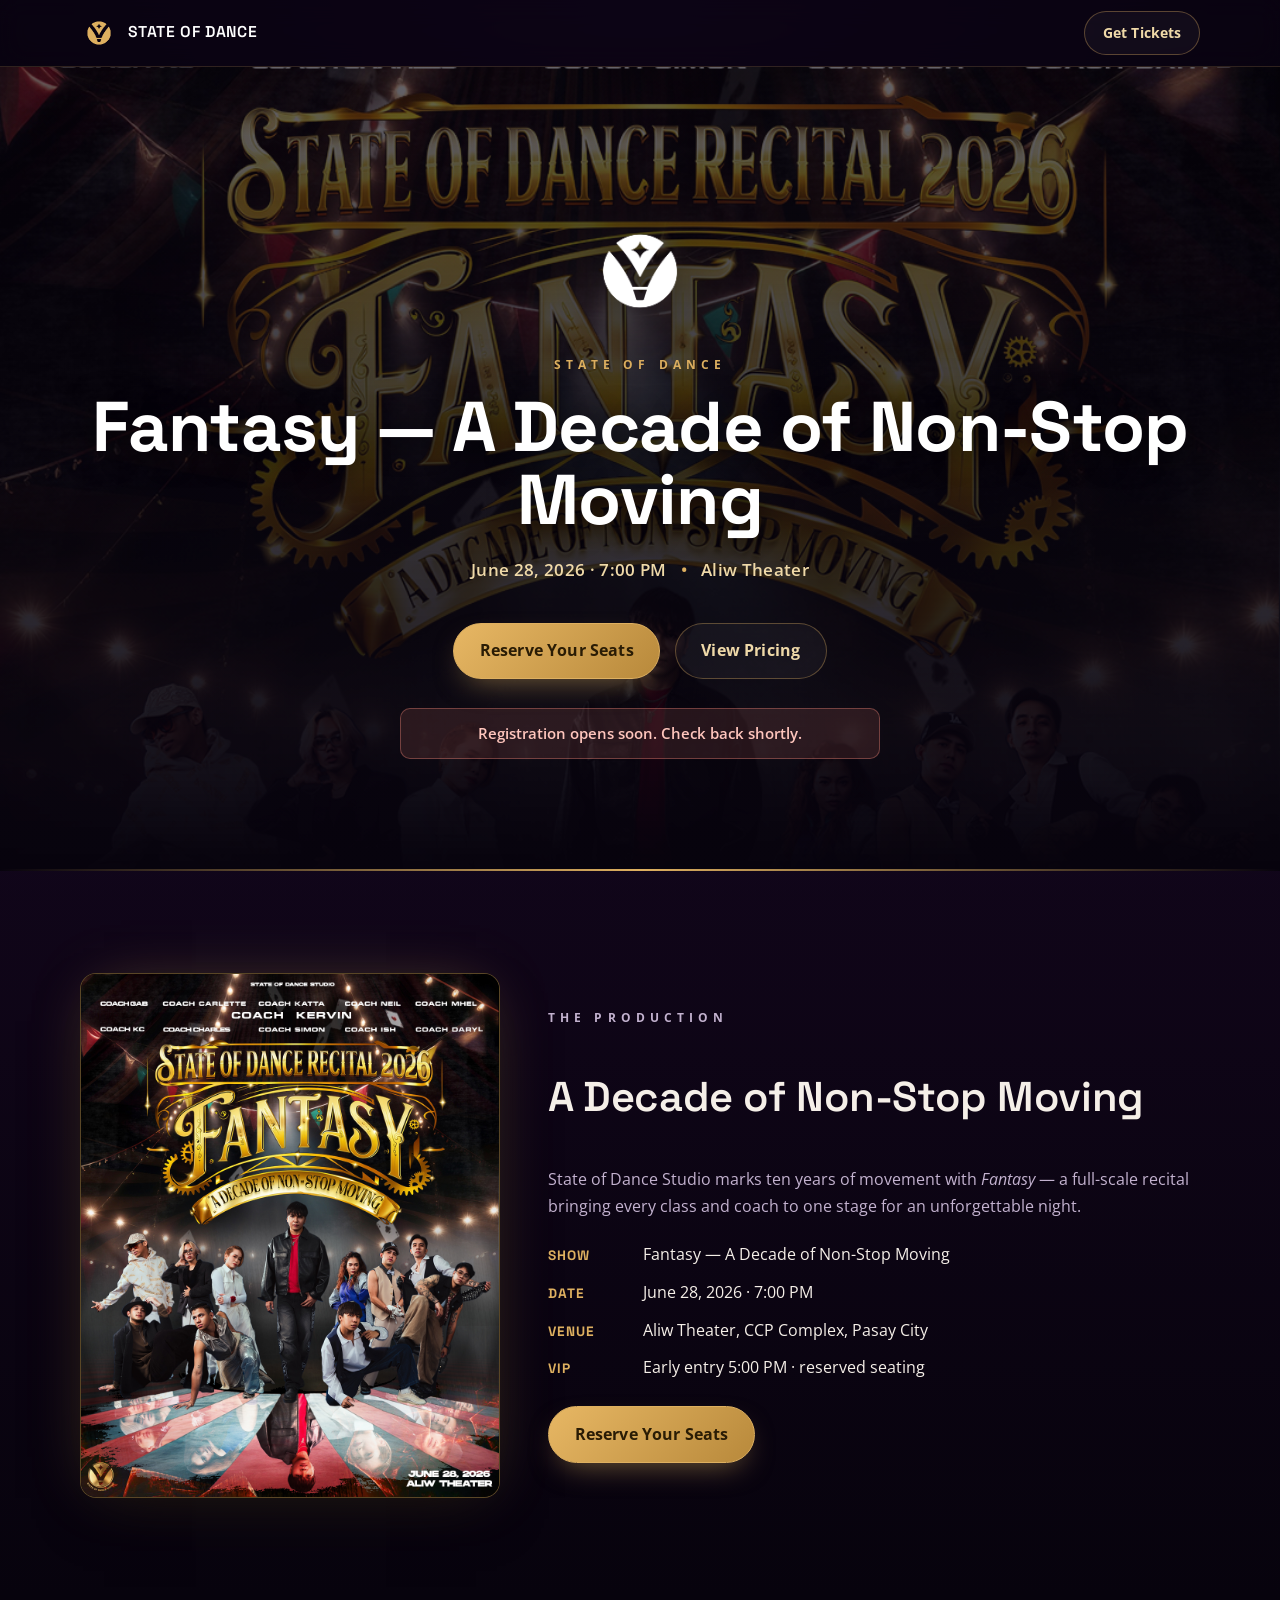
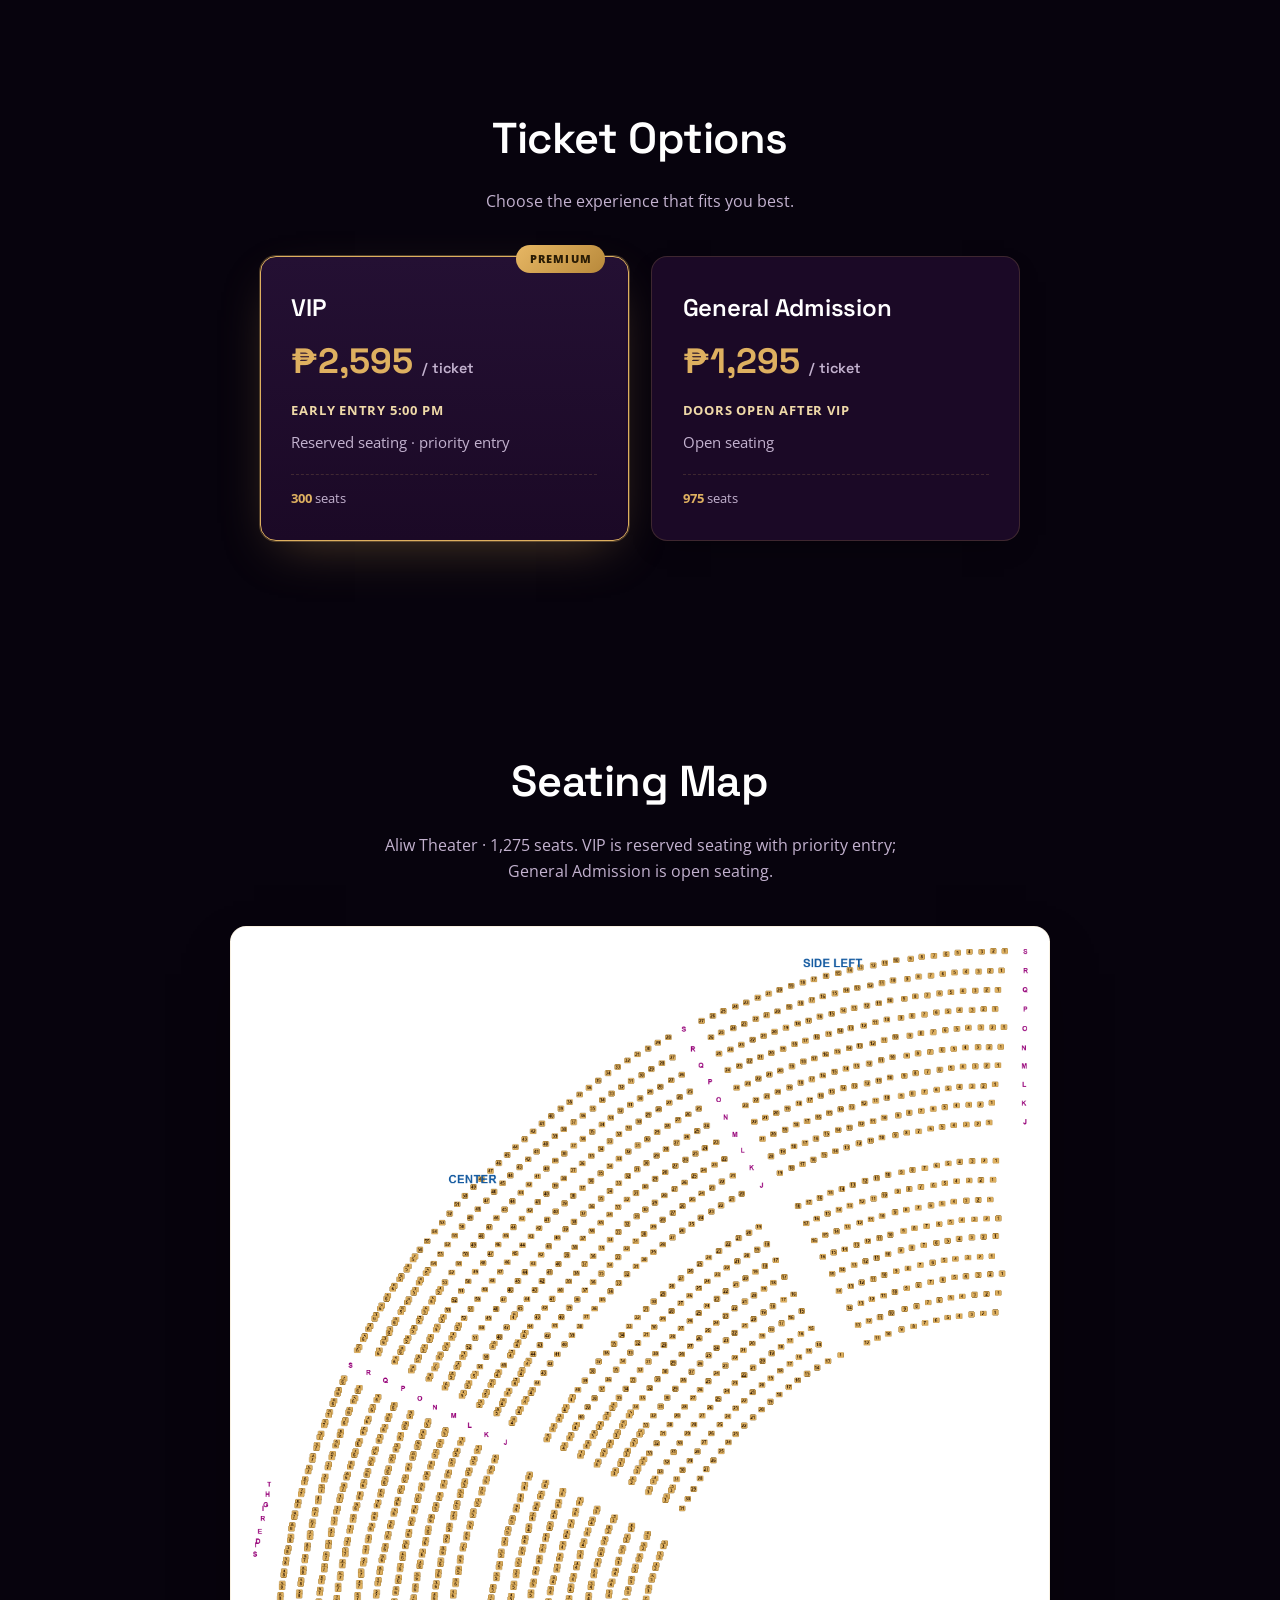
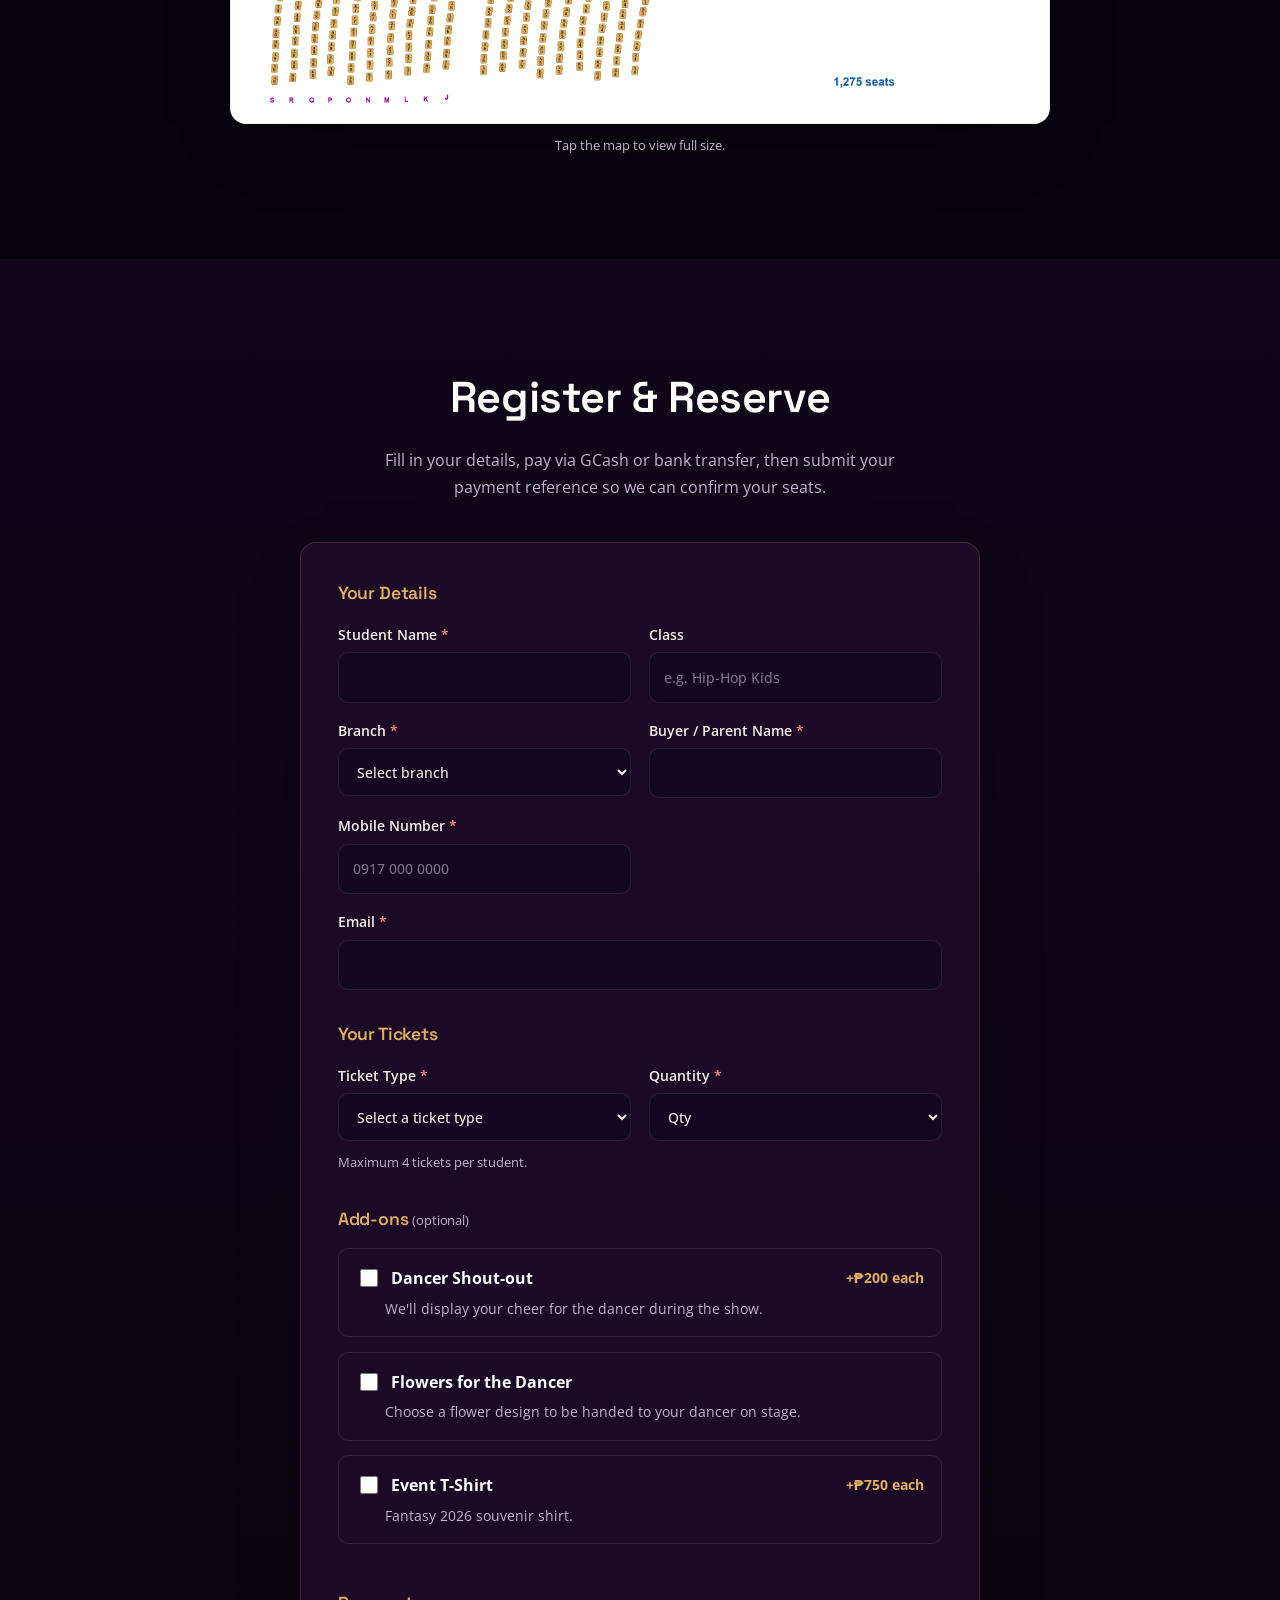
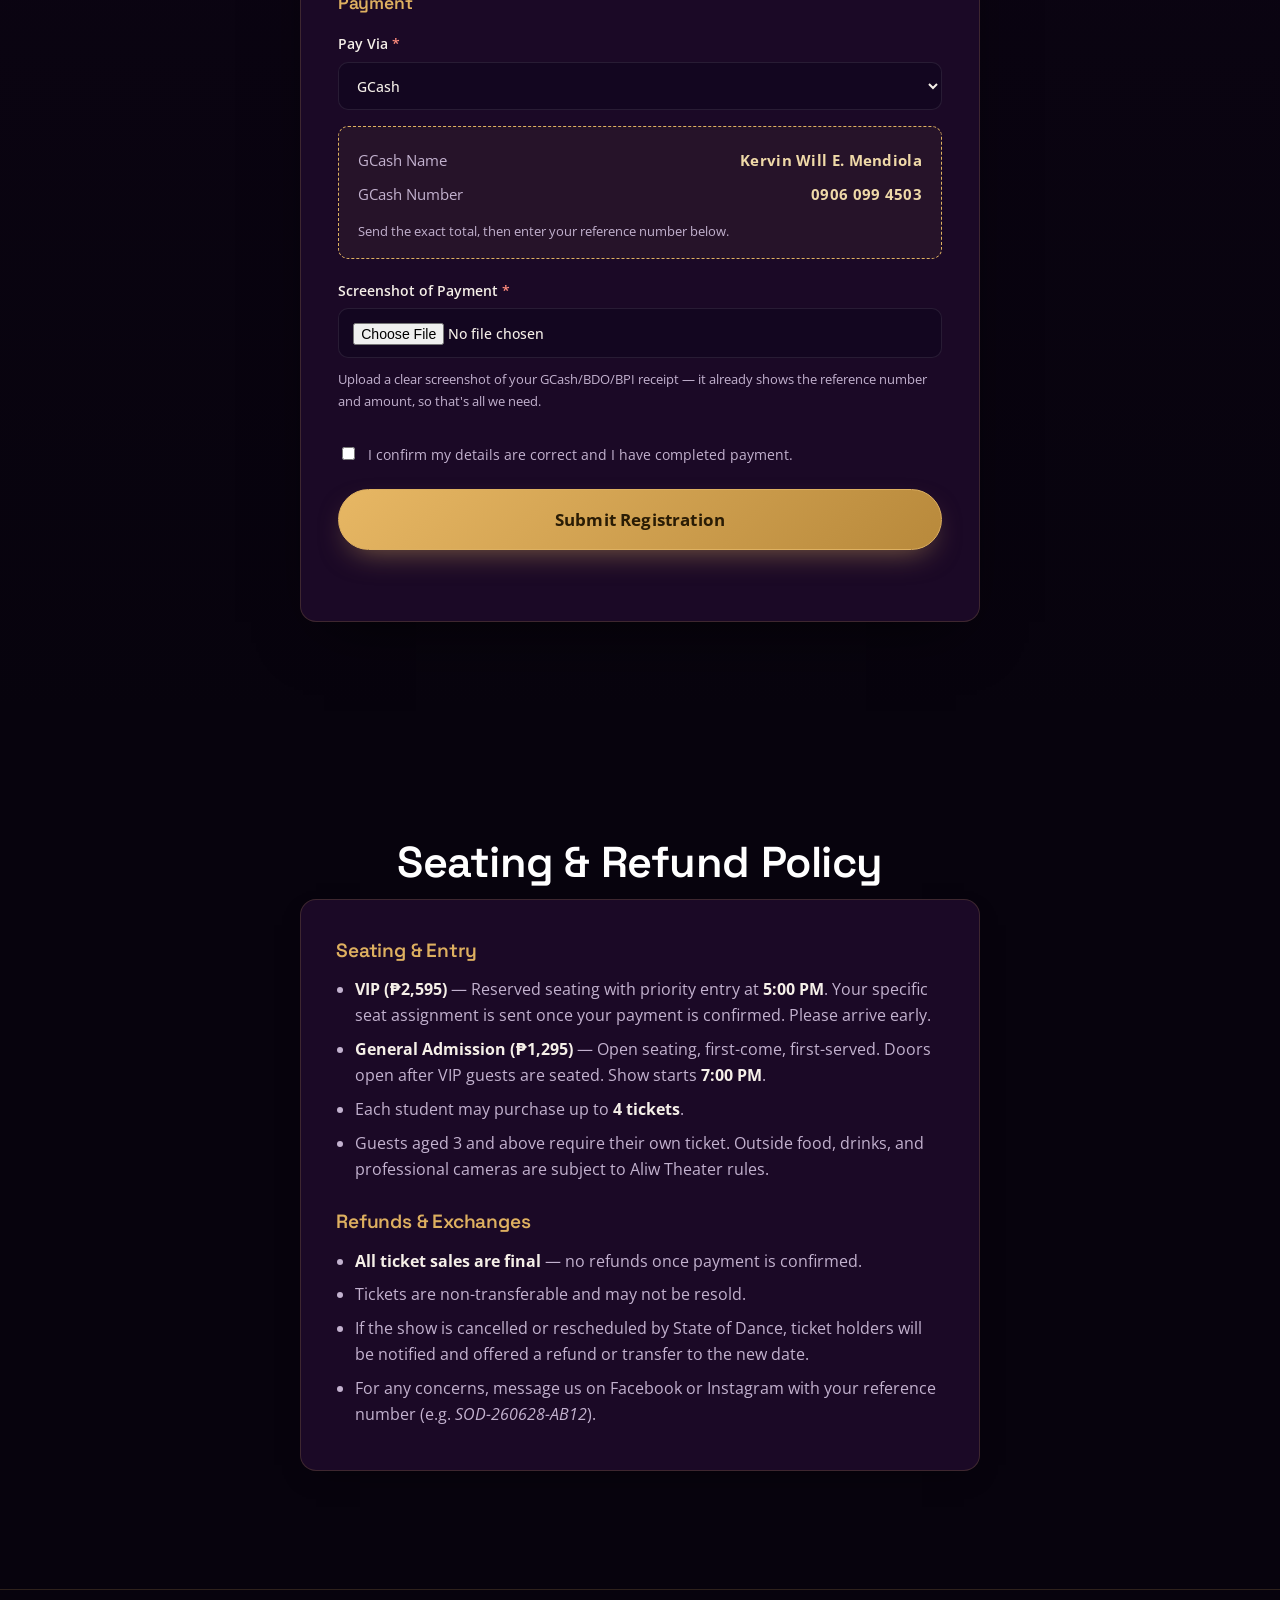
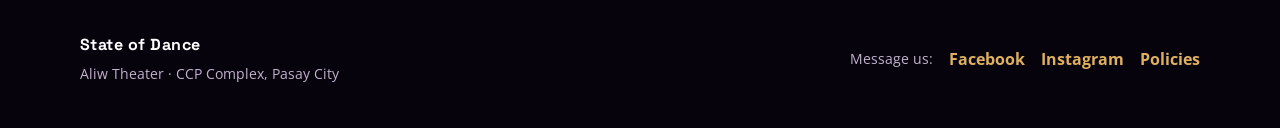
==== index.html @ e955f96e "Update VIP price to P2,595 Co-Authored-By: Claude Opus 4.7 <noreply@anthropic.com>" ====
<!DOCTYPE html>
<html lang="en">
<head>
  <meta charset="UTF-8" />
  <meta name="viewport" content="width=device-width, initial-scale=1.0" />
  <title>Recital Tickets</title>
  <meta name="description" content="Official recital ticket registration." />
  <link rel="preconnect" href="https://fonts.googleapis.com" />
  <link rel="preconnect" href="https://fonts.gstatic.com" crossorigin />
  <link href="https://fonts.googleapis.com/css2?family=Open+Sans:ital,wght@0,400;0,500;0,600;0,700;1,400&family=Space+Grotesk:wght@500;600;700&display=swap" rel="stylesheet" />
  <link rel="icon" type="image/png" href="assets/logo-icon.png" />
  <link rel="stylesheet" href="styles.css" />
</head>
<body>
  <!-- ===== Top bar ===== -->
  <header class="topbar">
    <div class="wrap topbar__inner">
      <div class="brand">
        <img class="brand__logo" src="assets/logo-icon.png" alt="State of Dance logo" />
        <span class="brand__name" data-bind="org">State of Dance</span>
      </div>
      <a href="#tickets" class="btn btn--ghost btn--sm">Get Tickets</a>
    </div>
  </header>

  <!-- ===== Hero ===== -->
  <section class="hero">
    <div class="wrap hero__inner">
      <img class="hero__logo" src="assets/logo-white.png" alt="State of Dance logo" />
      <p class="eyebrow" data-bind="org">State of Dance</p>
      <h1 class="hero__title" data-bind="eventName">Annual Recital 2026</h1>
      <p class="hero__meta">
        <span data-bind="eventDate">TBA</span>
        <span class="dot">•</span>
        <span data-bind="venue">The New Theatre</span>
      </p>
      <div class="hero__cta">
        <a href="#tickets" class="btn btn--gold">Reserve Your Seats</a>
        <a href="#tiers" class="btn btn--ghost">View Pricing</a>
      </div>
      <div class="hero__status" data-status hidden></div>
    </div>
  </section>

  <!-- ===== Poster showcase ===== -->
  <section class="section section--alt">
    <div class="wrap">
      <div class="showcase">
        <div class="showcase__frame">
          <img src="assets/poster.jpg" alt="State of Dance Recital 2026 — Fantasy: A Decade of Non-Stop Moving official poster" loading="lazy" />
        </div>
        <div class="showcase__text">
          <p class="eyebrow">The Production</p>
          <h2>A Decade of Non-Stop Moving</h2>
          <p>State of Dance Studio marks ten years of movement with <em>Fantasy</em> — a full-scale recital bringing every class and coach to one stage for an unforgettable night.</p>
          <ul class="showcase__facts">
            <li><span class="k">Show</span><span class="v">Fantasy — A Decade of Non-Stop Moving</span></li>
            <li><span class="k">Date</span><span class="v">June 28, 2026 · 7:00 PM</span></li>
            <li><span class="k">Venue</span><span class="v">Aliw Theater, CCP Complex, Pasay City</span></li>
            <li><span class="k">VIP</span><span class="v">Early entry 5:00 PM · reserved seating</span></li>
          </ul>
          <a href="#tickets" class="btn btn--gold" style="margin-top:1.6rem;">Reserve Your Seats</a>
        </div>
      </div>
    </div>
  </section>

  <!-- ===== Tiers ===== -->
  <section id="tiers" class="section">
    <div class="wrap">
      <h2 class="section__title">Ticket Options</h2>
      <p class="section__sub">Choose the experience that fits you best.</p>
      <div class="tiers" data-tiers><!-- rendered by app.js --></div>
    </div>
  </section>

  <!-- ===== Seating map ===== -->
  <section id="seatmap" class="section">
    <div class="wrap">
      <h2 class="section__title">Seating Map</h2>
      <p class="section__sub">Aliw Theater · 1,275 seats. VIP is reserved seating with priority entry; General Admission is open seating.</p>
      <figure class="seatmap">
        <a href="assets/seatmap-hd.png" target="_blank" rel="noopener" title="Open full-size seat map">
          <img src="assets/seatmap-hd.png" alt="Aliw Theater seating map" loading="lazy" />
        </a>
        <figcaption>Tap the map to view full size.</figcaption>
      </figure>
    </div>
  </section>

  <!-- ===== Purchase form ===== -->
  <section id="tickets" class="section section--alt">
    <div class="wrap wrap--narrow">
      <h2 class="section__title">Register & Reserve</h2>
      <p class="section__sub">
        Fill in your details, pay via GCash or bank transfer, then submit
        your payment reference so we can confirm your seats.
      </p>

      <form id="ticketForm" class="card form" novalidate>
        <!-- Buyer details -->
        <fieldset class="form__group">
          <legend>Your Details</legend>
          <div class="grid2">
            <label class="field">
              <span>Student Name <em>*</em></span>
              <input name="studentName" required autocomplete="off" />
            </label>
            <label class="field">
              <span>Class</span>
              <input name="studentClass" placeholder="e.g. Hip-Hop Kids" />
            </label>
            <label class="field">
              <span>Branch <em>*</em></span>
              <select name="studentBranch" data-branch-select required></select>
            </label>
            <label class="field">
              <span>Buyer / Parent Name <em>*</em></span>
              <input name="buyerName" required autocomplete="name" />
            </label>
            <label class="field">
              <span>Mobile Number <em>*</em></span>
              <input name="phone" required inputmode="tel" autocomplete="tel" placeholder="0917 000 0000" />
            </label>
            <label class="field grid2__full">
              <span>Email <em>*</em></span>
              <input name="email" type="email" required autocomplete="email" />
            </label>
          </div>
        </fieldset>

        <!-- Tier + qty -->
        <fieldset class="form__group">
          <legend>Your Tickets</legend>
          <div class="grid2">
            <label class="field">
              <span>Ticket Type <em>*</em></span>
              <select name="tier" data-tier-select required></select>
            </label>
            <label class="field">
              <span>Quantity <em>*</em></span>
              <select name="qty" data-qty-select required></select>
            </label>
          </div>
          <p class="hint" data-limit-hint></p>
          <div class="vipseat" data-vipseat hidden>
            <div class="vipseat__bar">
              <span class="vipseat__title" data-seat-section>Choose your VIP seats</span>
              <span class="vipseat__count"><b data-seat-count>0</b> / <span data-seat-need>0</span> selected</span>
            </div>
            <div class="seatpicker" data-seatpicker></div>
            <div class="seat-legend">
              <span><i class="dot dot--free"></i> Available</span>
              <span><i class="dot dot--sel"></i> Selected</span>
              <span><i class="dot dot--taken"></i> Taken</span>
            </div>
            <input type="hidden" name="vipSeats" />
            <p class="hint">Click to choose your seat(s). Taken seats are greyed out. The stage is at the top.</p>
          </div>
        </fieldset>

        <!-- Add-ons -->
        <fieldset class="form__group" data-addons hidden>
          <legend>Add-ons <span class="legend__opt">(optional)</span></legend>

          <!-- Shout-out -->
          <div class="addon" data-addon="shoutout" hidden>
            <label class="addon__head">
              <input type="checkbox" data-addon-toggle="shoutout" />
              <span class="addon__title" data-addon-label="shoutout">Dancer Shout-out</span>
              <span class="addon__price" data-addon-price="shoutout"></span>
            </label>
            <p class="addon__note" data-addon-note="shoutout"></p>
            <div class="addon__body" data-addon-body="shoutout" hidden>
              <div class="grid2">
                <label class="field">
                  <span>Quantity</span>
                  <select name="shoutoutQty" data-addon-qty="shoutout"></select>
                </label>
                <label class="field">
                  <span>Dancer being cheered</span>
                  <input name="shoutoutDancer" placeholder="Dancer's name" />
                </label>
                <label class="field grid2__full">
                  <span>Your shout-out message</span>
                  <textarea name="shoutoutMessage" rows="2" maxlength="200" placeholder="e.g. Go Maria! We're so proud of you! 💜"></textarea>
                </label>
              </div>
            </div>
          </div>

          <!-- Flowers -->
          <div class="addon" data-addon="flowers" hidden>
            <label class="addon__head">
              <input type="checkbox" data-addon-toggle="flowers" />
              <span class="addon__title" data-addon-label="flowers">Flowers</span>
            </label>
            <p class="addon__note" data-addon-note="flowers"></p>
            <div class="addon__body" data-addon-body="flowers" hidden>
              <div class="addon__gallery" data-addon-gallery="flowers"></div>
              <div class="grid2">
                <label class="field">
                  <span>Choose a design</span>
                  <select name="flowersOption" data-addon-options="flowers"></select>
                </label>
                <label class="field">
                  <span>Quantity</span>
                  <select name="flowersQty" data-addon-qty="flowers"></select>
                </label>
                <label class="field grid2__full">
                  <span>Deliver to (dancer) — optional</span>
                  <input name="flowersDancer" placeholder="Dancer's name" />
                </label>
              </div>
            </div>
          </div>

          <!-- T-Shirt -->
          <div class="addon" data-addon="shirt" hidden>
            <label class="addon__head">
              <input type="checkbox" data-addon-toggle="shirt" />
              <span class="addon__title" data-addon-label="shirt">Event T-Shirt</span>
              <span class="addon__price" data-addon-price="shirt"></span>
            </label>
            <p class="addon__note" data-addon-note="shirt"></p>
            <div class="addon__body" data-addon-body="shirt" hidden>
              <img class="addon__img" data-addon-image="shirt" alt="Event T-Shirt" hidden />
              <div class="grid2">
                <label class="field">
                  <span>Size</span>
                  <select name="shirtSize" data-addon-sizes="shirt"></select>
                </label>
                <label class="field">
                  <span>Quantity</span>
                  <select name="shirtQty" data-addon-qty="shirt"></select>
                </label>
              </div>
            </div>
          </div>
        </fieldset>

        <!-- Payment -->
        <fieldset class="form__group">
          <legend>Payment</legend>
          <div class="order" data-order hidden>
            <div class="order__lines" data-order-lines></div>
            <div class="order__row order__row--total">
              <span>Total</span>
              <strong data-order-total>—</strong>
            </div>
          </div>

          <div class="pay">
            <label class="field">
              <span>Pay Via <em>*</em></span>
              <select name="payMethod" data-pay-select required>
                <option value="gcash">GCash</option>
                <option value="bdo">BDO Bank Transfer</option>
                <option value="bpi">BPI Bank Transfer</option>
              </select>
            </label>
            <div class="pay__details" data-pay-details>
              <!-- rendered by app.js -->
            </div>
          </div>

          <label class="field">
            <span>Screenshot of Payment <em>*</em></span>
            <input name="receipt" type="file" accept="image/*,.pdf" required />
          </label>
          <p class="hint">Upload a clear screenshot of your GCash/BDO/BPI receipt — it already shows the reference number and amount, so that's all we need.</p>
        </fieldset>

        <label class="check">
          <input type="checkbox" name="agree" required />
          <span>I confirm my details are correct and I have completed payment.</span>
        </label>

        <button type="submit" class="btn btn--gold btn--block" data-submit>
          Submit Registration
        </button>
        <p class="form__msg" data-form-msg role="status" aria-live="polite"></p>
      </form>
    </div>
  </section>

  <!-- ===== Policies ===== -->
  <section id="policies" class="section">
    <div class="wrap wrap--narrow">
      <h2 class="section__title">Seating & Refund Policy</h2>
      <div class="policy">
        <h3>Seating & Entry</h3>
        <ul>
          <li><strong>VIP (₱2,595)</strong> — Reserved seating with priority entry at <strong>5:00 PM</strong>. Your specific seat assignment is sent once your payment is confirmed. Please arrive early.</li>
          <li><strong>General Admission (₱1,295)</strong> — Open seating, first-come, first-served. Doors open after VIP guests are seated. Show starts <strong>7:00 PM</strong>.</li>
          <li>Each student may purchase up to <strong>4 tickets</strong>.</li>
          <li>Guests aged 3 and above require their own ticket. Outside food, drinks, and professional cameras are subject to Aliw Theater rules.</li>
        </ul>
        <h3>Refunds & Exchanges</h3>
        <ul>
          <li><strong>All ticket sales are final</strong> — no refunds once payment is confirmed.</li>
          <li>Tickets are non-transferable and may not be resold.</li>
          <li>If the show is cancelled or rescheduled by State of Dance, ticket holders will be notified and offered a refund or transfer to the new date.</li>
          <li>For any concerns, message us on Facebook or Instagram with your reference number (e.g. <em>SOD-260628-AB12</em>).</li>
        </ul>
      </div>
    </div>
  </section>

  <!-- ===== Footer ===== -->
  <footer class="footer">
    <div class="wrap footer__inner">
      <div>
        <p class="footer__org" data-bind="org">State of Dance</p>
        <p class="footer__line"><span data-bind="venue">Aliw Theater</span> · <span data-bind="venueAddress"></span></p>
      </div>
      <div class="footer__contact">
        <span class="footer__contact-label">Message us:</span>
        <a data-fb href="#" target="_blank" rel="noopener">Facebook</a>
        <a data-ig href="#" target="_blank" rel="noopener">Instagram</a>
        <a href="#policies">Policies</a>
      </div>
    </div>
  </footer>

  <!-- ===== Success modal ===== -->
  <div class="modal" data-modal hidden>
    <div class="modal__card modal__card--ticket">
      <span class="modal__check">✓</span>
      <h3>You're Registered!</h3>
      <p>Reference <strong data-order-id>—</strong></p>

      <div class="ticket" data-ticket>
        <div class="ticket__qr" data-qr></div>
        <dl class="ticket__details" data-ticket-details></dl>
      </div>

      <p class="modal__note">📲 <strong>Screenshot or save this QR code</strong> and present it at the venue for entry. We'll verify your payment and confirm your seat(s) by email.</p>
      <button class="btn btn--gold" data-modal-close>Done</button>
    </div>
  </div>

  <script src="assets/qrcode.min.js"></script>
  <script src="config.js"></script>
  <script src="app.js"></script>
</body>
</html>
---- styles.css ----
/* =====================================================================
   STATE OF DANCE — FANTASY 2026  ·  brand stylesheet
   Palette sampled from official assets:
     Gold #DEB060 (bright #E7B764)  ·  Aubergine #270934 → #1C0625 → #050107
   Type: Space Grotesk (display) + Open Sans (body, brand standard)
   ===================================================================== */
:root {
  --gold:        #deb060;
  --gold-bright: #e7b764;
  --gold-soft:   #efd9a8;
  --gold-deep:   #b8893b;

  --aub-950: #07030d;
  --aub-900: #120420;
  --aub-800: #1c0625;
  --aub-700: #270934;
  --aub-600: #3a1150;
  --aub-500: #4d1d68;

  --surface:   #1b0926;
  --surface-2: #25103244;
  --surface-hi:#2a1038;

  --text:      #f5efe8;
  --text-soft: #c3b2cf;
  --line:      rgba(222, 176, 96, .18);
  --line-soft: rgba(255, 255, 255, .09);

  --ok:  #57d39b;
  --warn:#e7b764;
  --err: #ff8c7d;

  --font-display: "Space Grotesk", system-ui, sans-serif;
  --font-body: "Open Sans", system-ui, sans-serif;

  --radius: 16px;
  --radius-sm: 10px;
  --shadow: 0 24px 60px -24px rgba(0, 0, 0, .7);
  --shadow-sm: 0 10px 28px -16px rgba(0, 0, 0, .65);
  --glow-gold: 0 0 0 1px rgba(222,176,96,.3), 0 18px 50px -18px rgba(222,176,96,.35);
  --maxw: 1120px;
}

* { box-sizing: border-box; }
html { scroll-behavior: smooth; }
body {
  margin: 0;
  font-family: var(--font-body);
  color: var(--text);
  background: var(--aub-950);
  background-image:
    radial-gradient(80% 50% at 50% 0%, rgba(58,17,80,.55), transparent 70%),
    linear-gradient(180deg, var(--aub-900), var(--aub-950));
  background-attachment: fixed;
  line-height: 1.65;
  -webkit-font-smoothing: antialiased;
}
h1, h2, h3, legend { font-family: var(--font-display); font-weight: 600; letter-spacing: -0.01em; }
a { color: inherit; }

.wrap { width: min(var(--maxw), 92vw); margin-inline: auto; }
.wrap--narrow { width: min(680px, 92vw); }

/* ---- Buttons ---- */
.btn {
  display: inline-flex; align-items: center; justify-content: center;
  gap: .5rem; padding: .9rem 1.6rem; border-radius: 999px;
  font-family: var(--font-body); font-weight: 700; font-size: .98rem; text-decoration: none;
  border: 1.5px solid transparent; cursor: pointer; transition: .18s ease; white-space: nowrap;
  letter-spacing: .01em;
}
.btn--sm { padding: .55rem 1.1rem; font-size: .9rem; }
.btn--block { width: 100%; padding: 1.1rem; font-size: 1.05rem; }
.btn--gold {
  background: linear-gradient(135deg, var(--gold-bright), var(--gold-deep));
  color: #2a1c05; border-color: var(--gold);
  box-shadow: 0 12px 30px -12px rgba(222, 176, 96, .55);
}
.btn--gold:hover { transform: translateY(-2px); filter: brightness(1.06); box-shadow: 0 16px 38px -12px rgba(222, 176, 96, .7); }
.btn--ghost { background: rgba(255,255,255,.04); color: var(--gold-soft); border-color: rgba(222,176,96,.35); }
.btn--ghost:hover { background: rgba(222,176,96,.12); color: #fff; border-color: var(--gold); }
.btn:disabled { opacity: .55; cursor: not-allowed; transform: none; }

/* ---- Top bar ---- */
.topbar {
  position: sticky; top: 0; z-index: 20;
  background: rgba(7, 3, 13, .8);
  backdrop-filter: blur(12px);
  border-bottom: 1px solid var(--line);
}
.topbar__inner { display: flex; align-items: center; justify-content: space-between; padding: .7rem 0; }
.brand { display: flex; align-items: center; gap: .6rem; color: #fff; }
.brand__logo { height: 38px; width: auto; display: block; }
.brand__name { font-family: var(--font-display); font-weight: 600; letter-spacing: .04em; text-transform: uppercase; font-size: .98rem; }

/* ---- Hero ---- */
.hero {
  position: relative; color: #fff; text-align: center; overflow: hidden;
  padding: clamp(4.5rem, 13vw, 9rem) 0 clamp(4rem, 10vw, 7rem);
  background:
    linear-gradient(180deg, rgba(7,3,13,.62), rgba(7,3,13,.86) 70%, var(--aub-950)),
    url("assets/poster.jpg") center 22% / cover no-repeat;
}
.hero::after {
  content: ""; position: absolute; inset-inline: 0; bottom: 0; height: 2px;
  background: linear-gradient(90deg, transparent, var(--gold), transparent);
}
.hero__inner { position: relative; z-index: 1; }
.hero__logo { height: clamp(84px, 15vw, 120px); width: auto; display: block; margin: 0 auto 1.5rem; filter: drop-shadow(0 10px 30px rgba(0,0,0,.6)); }
.eyebrow {
  text-transform: uppercase; letter-spacing: .42em; font-size: .76rem;
  color: var(--gold); margin: 0 0 1rem; font-weight: 700;
}
.hero__title { font-size: clamp(2.3rem, 6vw, 4.4rem); margin: 0; line-height: 1.04; font-weight: 700; text-shadow: 0 4px 30px rgba(0,0,0,.6); }
.hero__meta { margin: 1.2rem 0 0; color: var(--gold-soft); font-size: 1.05rem; font-weight: 600; letter-spacing: .02em; }
.hero__meta .dot { margin: 0 .6rem; color: var(--gold); }
.hero__cta { display: flex; gap: .9rem; justify-content: center; flex-wrap: wrap; margin-top: 2.4rem; }
.hero__status { margin: 1.8rem auto 0; max-width: 480px; padding: .75rem 1rem; border-radius: var(--radius-sm); font-size: .95rem; font-weight: 600; }
.hero__status.is-open  { background: rgba(87,211,155,.14); color: #b6f2d5; border: 1px solid rgba(87,211,155,.4); }
.hero__status.is-closed{ background: rgba(255,140,125,.12); color: #ffc6bd; border: 1px solid rgba(255,140,125,.35); }

/* ---- Sections ---- */
.section { padding: clamp(3.8rem, 8vw, 6.5rem) 0; }
.section--alt { background: linear-gradient(180deg, rgba(58,17,80,.18), transparent); }
.section__title { font-size: clamp(1.9rem, 4vw, 2.7rem); text-align: center; margin: 0; color: #fff; }
.section__sub { text-align: center; color: var(--text-soft); max-width: 560px; margin: .9rem auto 2.6rem; }

/* ---- Poster showcase ---- */
.showcase { display: grid; grid-template-columns: minmax(0, 420px) 1fr; gap: clamp(1.5rem, 4vw, 3rem); align-items: center; }
@media (max-width: 720px){ .showcase { grid-template-columns: 1fr; } }
.showcase__frame {
  border-radius: var(--radius); overflow: hidden; border: 1px solid rgba(222,176,96,.4);
  box-shadow: var(--shadow), 0 0 60px -20px rgba(222,176,96,.4); background: #000;
}
.showcase__frame img { display: block; width: 100%; height: auto; }
.showcase__text h2 { text-align: left; font-size: clamp(1.8rem, 4vw, 2.6rem); }
.showcase__text p { color: var(--text-soft); }
.showcase__facts { list-style: none; padding: 0; margin: 1.4rem 0 0; display: flex; flex-direction: column; gap: .7rem; }
.showcase__facts li { display: flex; gap: .7rem; align-items: baseline; }
.showcase__facts .k { color: var(--gold); font-weight: 700; min-width: 84px; font-family: var(--font-display); font-size: .85rem; text-transform: uppercase; letter-spacing: .08em; }
.showcase__facts .v { color: var(--text); }

/* ---- Tiers ---- */
.tiers { display: grid; gap: 1.4rem; grid-template-columns: repeat(auto-fit, minmax(260px, 1fr)); max-width: 760px; margin-inline: auto; }
.tier {
  position: relative; background: var(--surface); border: 1px solid var(--line);
  border-radius: var(--radius); padding: 1.9rem; box-shadow: var(--shadow-sm); transition: .2s ease;
}
.tier:hover { transform: translateY(-4px); border-color: rgba(222,176,96,.4); }
.tier--featured { border-color: var(--gold); box-shadow: var(--glow-gold); background: linear-gradient(180deg, #241033, var(--surface)); }
.tier__badge {
  position: absolute; top: -.8rem; right: 1.4rem;
  background: linear-gradient(135deg, var(--gold-bright), var(--gold-deep));
  color: #2a1c05; font-size: .7rem; font-weight: 800; letter-spacing: .1em; text-transform: uppercase;
  padding: .32rem .85rem; border-radius: 999px;
}
.tier__name { font-size: 1.5rem; margin: 0 0 .3rem; color: #fff; }
.tier__price { font-size: 2.2rem; font-weight: 700; color: var(--gold); font-family: var(--font-display); }
.tier__price small { font-size: .9rem; font-weight: 600; color: var(--text-soft); }
.tier__entry { display: inline-block; margin-top: .6rem; font-size: .82rem; font-weight: 700; color: var(--gold-soft); text-transform: uppercase; letter-spacing: .06em; }
.tier__note { color: var(--text-soft); margin: .5rem 0 1.2rem; font-size: .95rem; }
.tier__seats { font-size: .82rem; color: var(--text-soft); border-top: 1px dashed var(--line); padding-top: .8rem; }
.tier__seats b { color: var(--gold); }

/* ---- Cards / Form ---- */
.card { background: var(--surface); border: 1px solid var(--line); border-radius: var(--radius); padding: clamp(1.4rem, 3vw, 2.3rem); box-shadow: var(--shadow); }
.form__group { border: none; padding: 0; margin: 0 0 1.9rem; }
.form__group legend { font-family: var(--font-display); font-size: 1.1rem; color: var(--gold); padding: 0 0 .9rem; font-weight: 600; }
.legend__opt { font-family: var(--font-body); font-size: .8rem; font-weight: 400; color: var(--text-soft); text-transform: none; }
.grid2 { display: grid; gap: 1rem 1.1rem; grid-template-columns: 1fr 1fr; }
.grid2__full { grid-column: 1 / -1; }
@media (max-width: 560px){ .grid2 { grid-template-columns: 1fr; } }

.field { display: flex; flex-direction: column; gap: .4rem; font-size: .88rem; font-weight: 600; color: var(--text); }
.field em { color: var(--err); font-style: normal; }
.field input, .field select, .field textarea {
  font: inherit; font-family: var(--font-body); font-weight: 500; padding: .78rem .9rem; border-radius: var(--radius-sm);
  border: 1.5px solid var(--line-soft); background: #130620; color: var(--text); transition: .15s; resize: vertical;
}
.field input::placeholder, .field textarea::placeholder { color: #7d6f88; }
.field input:focus, .field select:focus, .field textarea:focus {
  outline: none; border-color: var(--gold); box-shadow: 0 0 0 3px rgba(222,176,96,.18); background: #190a28;
}
.field select option { background: #1b0926; color: var(--text); }
.hint { font-size: .82rem; color: var(--text-soft); margin: .7rem 0 0; }

/* ---- Add-ons ---- */
.addon { border: 1.5px solid var(--line-soft); border-radius: var(--radius-sm); padding: 1rem 1.1rem; margin-bottom: .9rem; transition: .15s; }
.addon:has(input[type="checkbox"]:checked) { border-color: var(--gold); background: rgba(222,176,96,.06); box-shadow: var(--shadow-sm); }
.addon__head { display: flex; align-items: center; gap: .6rem; cursor: pointer; font-weight: 700; color: #fff; }
.addon__head input { width: 18px; height: 18px; accent-color: var(--gold); flex: none; }
.addon__title { flex: 1; }
.addon__price { color: var(--gold); font-weight: 700; font-size: .9rem; }
.addon__note { margin: .4rem 0 0 1.8rem; font-size: .85rem; color: var(--text-soft); }
.addon__body { margin-top: 1rem; }
.addon__img { display: block; width: 100%; max-width: 260px; border-radius: var(--radius-sm); border: 1px solid var(--line); margin-bottom: 1rem; }
.addon__gallery { display: flex; gap: .7rem; flex-wrap: wrap; margin-bottom: 1rem; }
.thumb { margin: 0; width: 108px; }
.thumb img { width: 108px; height: 108px; object-fit: cover; border-radius: var(--radius-sm); border: 1px solid var(--line); display: block; }
.thumb figcaption { font-size: .72rem; color: var(--text-soft); margin-top: .3rem; text-align: center; }

/* ---- VIP seat selection ---- */
.vipseat { margin-top: 1.1rem; padding: 1.1rem; border: 1px dashed var(--gold); border-radius: var(--radius-sm); background: rgba(222,176,96,.05); }
.vipseat a { color: var(--gold); }
.vipseat__bar { display: flex; justify-content: space-between; align-items: center; margin-bottom: .8rem; flex-wrap: wrap; gap: .5rem; }
.vipseat__title { font-weight: 700; color: #fff; }
.vipseat__count { color: var(--text-soft); font-size: .9rem; }
.vipseat__count b { color: var(--gold); font-size: 1.05rem; }
.seatpicker { overflow-x: auto; padding: 1rem; background: #130620; border: 1px solid var(--line-soft); border-radius: var(--radius-sm); }
.stage { text-align: center; letter-spacing: .5em; font-family: var(--font-display); font-size: .72rem; color: var(--gold-soft); background: linear-gradient(180deg, rgba(222,176,96,.28), transparent); border-radius: 6px; padding: .45rem; margin: 0 auto 1rem; max-width: 70%; }
.seat-row { display: flex; align-items: center; gap: 4px; margin-bottom: 4px; width: max-content; }
.seat-rowlabel { width: 18px; font-size: .7rem; color: var(--text-soft); text-align: center; flex: none; }
.seat { width: 23px; height: 23px; flex: none; border-radius: 5px; border: 1px solid transparent; font-size: .58rem; cursor: pointer; color: #2a1c05; transition: .1s; padding: 0; }
.seat--free { background: rgba(222,176,96,.16); color: var(--gold-soft); border-color: rgba(222,176,96,.4); }
.seat--free:hover { background: var(--gold); color: #2a1c05; transform: translateY(-1px); }
.seat--sel { background: var(--gold); color: #2a1c05; border-color: #fff; box-shadow: 0 0 0 2px rgba(255,255,255,.35); }
.seat--taken { background: rgba(255,255,255,.05); color: #5a4f63; cursor: not-allowed; border-color: transparent; }
.seat-legend { display: flex; gap: 1.2rem; margin-top: .85rem; font-size: .8rem; color: var(--text-soft); flex-wrap: wrap; }
.seat-legend .dot { display: inline-block; width: 12px; height: 12px; border-radius: 3px; margin-right: .35rem; vertical-align: -1px; }
.dot--free { background: rgba(222,176,96,.4); }
.dot--sel { background: var(--gold); }
.dot--taken { background: rgba(255,255,255,.12); }

/* ---- Seat map ---- */
.seatmap { margin: 0 auto; max-width: 820px; text-align: center; }
.seatmap a { display: block; border-radius: var(--radius); overflow: hidden; border: 1px solid var(--line); box-shadow: var(--shadow); background: #fff; }
.seatmap img { display: block; width: 100%; height: auto; }
.seatmap figcaption { color: var(--text-soft); font-size: .82rem; margin-top: .7rem; }

/* ---- Order summary ---- */
.order { background: linear-gradient(135deg, var(--aub-700), var(--aub-600)); border: 1px solid rgba(222,176,96,.35); color: #fff; border-radius: var(--radius-sm); padding: 1.1rem 1.3rem; margin-bottom: 1.2rem; }
.order__lines { display: flex; flex-direction: column; gap: .35rem; margin-bottom: .6rem; }
.order__lines .order__row { font-size: .95rem; color: var(--gold-soft); }
.order__row { display: flex; align-items: center; justify-content: space-between; }
.order__row--total { border-top: 1px solid rgba(255,255,255,.18); padding-top: .7rem; margin-top: .2rem; }
.order__row--total span { font-weight: 700; }
.order__row strong { font-size: 1.6rem; font-family: var(--font-display); color: var(--gold); }

/* ---- Payment ---- */
.pay { margin-bottom: 1.2rem; }
.pay__details { margin-top: 1rem; background: rgba(222,176,96,.06); border: 1px dashed var(--gold); border-radius: var(--radius-sm); padding: 1rem 1.2rem; font-size: .95rem; }
.pay__details .pd__row { display: flex; justify-content: space-between; gap: 1rem; padding: .28rem 0; }
.pay__details .pd__row span:first-child { color: var(--text-soft); }
.pay__details .pd__row b { color: var(--gold-soft); letter-spacing: .02em; }
.pay__hint { margin: .6rem 0 0; font-size: .82rem; color: var(--text-soft); }

.check { display: flex; gap: .65rem; align-items: flex-start; font-size: .9rem; color: var(--text-soft); margin: 0 0 1.4rem; }
.check input { margin-top: .25rem; accent-color: var(--gold); }

.form__msg { text-align: center; margin: 1rem 0 0; font-weight: 700; font-size: .95rem; min-height: 1.2rem; }
.form__msg.is-err { color: var(--err); }
.form__msg.is-ok { color: var(--ok); }

/* ---- Policy ---- */
.policy { background: var(--surface); border: 1px solid var(--line); border-radius: var(--radius); padding: clamp(1.4rem, 3vw, 2.2rem); box-shadow: var(--shadow-sm); }
.policy h3 { color: var(--gold); font-size: 1.2rem; margin: 1.5rem 0 .6rem; }
.policy h3:first-child { margin-top: 0; }
.policy ul { margin: 0; padding-left: 1.2rem; color: var(--text-soft); }
.policy li { margin: .45rem 0; }
.policy strong { color: var(--text); }

/* ---- Footer ---- */
.footer { background: var(--aub-950); border-top: 1px solid var(--line); color: var(--text-soft); padding: 2.6rem 0; margin-top: 1rem; }
.footer__inner { display: flex; justify-content: space-between; align-items: center; gap: 1rem; flex-wrap: wrap; }
.footer__org { color: #fff; font-weight: 700; margin: 0; font-family: var(--font-display); letter-spacing: .03em; }
.footer__line { margin: .25rem 0 0; font-size: .9rem; }
.footer__contact { display: flex; align-items: center; gap: 1rem; flex-wrap: wrap; }
.footer__contact-label { color: var(--text-soft); font-size: .9rem; }
.footer__contact a { color: var(--gold); text-decoration: none; font-weight: 700; }
.footer__contact a:hover { color: var(--gold-bright); }

/* ---- Modal ---- */
.modal { position: fixed; inset: 0; z-index: 50; display: grid; place-items: center; background: rgba(7,3,13,.75); backdrop-filter: blur(5px); padding: 1rem; }
.modal__card { background: var(--surface-hi); border: 1px solid var(--line); border-radius: var(--radius); padding: 2.5rem 2rem; max-width: 420px; text-align: center; box-shadow: var(--shadow); }
.modal__check { display: grid; place-items: center; width: 62px; height: 62px; margin: 0 auto 1rem; border-radius: 50%; background: rgba(87,211,155,.14); color: var(--ok); font-size: 1.9rem; font-weight: 700; }
.modal__card h3 { margin: 0 0 .6rem; color: #fff; font-size: 1.6rem; }
.modal__card p { margin: .3rem 0; color: var(--text-soft); }
.modal__card strong { color: var(--gold); }
.modal__note { font-size: .88rem; }
.modal__card .btn { margin-top: 1.4rem; }
.modal__card--ticket { max-width: 460px; }

/* ---- Success ticket + QR ---- */
.ticket { background: #130620; border: 1px solid var(--line); border-radius: var(--radius-sm); padding: 1.2rem; margin: 1.2rem 0; display: flex; flex-direction: column; align-items: center; gap: 1rem; }
.ticket__qr img { width: 184px; height: 184px; image-rendering: pixelated; background: #fff; padding: 8px; border-radius: 8px; display: block; }
.ticket__details { width: 100%; margin: 0; display: flex; flex-direction: column; gap: .4rem; }
.ticket__details > div { display: flex; justify-content: space-between; gap: 1rem; border-bottom: 1px dashed var(--line-soft); padding-bottom: .35rem; }
.ticket__details dt { color: var(--text-soft); font-size: .85rem; margin: 0; }
.ticket__details dd { margin: 0; color: var(--text); font-weight: 700; font-size: .9rem; text-align: right; }

/* ---- Verify / check-in page ---- */
.verify { min-height: 80vh; display: grid; place-items: center; padding: 2rem 1rem; }
.verify__card { width: min(440px, 94vw); background: var(--surface); border: 1px solid var(--line); border-radius: var(--radius); box-shadow: var(--shadow); overflow: hidden; }
.verify__status { padding: 1.4rem; text-align: center; font-family: var(--font-display); font-size: 1.5rem; font-weight: 700; color: #fff; }
.vs--confirmed { background: linear-gradient(135deg, #1f8f5b, #14663f); }
.vs--pending   { background: linear-gradient(135deg, var(--gold-deep), #7a5a1f); color: #fff; }
.vs--rejected, .vs--cancelled { background: linear-gradient(135deg, #b23121, #7a1f15); }
.vs--unknown   { background: var(--aub-700); }
.verify__body { padding: 1.4rem 1.6rem 1.8rem; }
.verify__name { font-family: var(--font-display); font-size: 1.4rem; color: #fff; margin: 0 0 .2rem; }
.verify__sub { color: var(--text-soft); margin: 0 0 1.2rem; font-size: .9rem; }
.verify__row { display: flex; justify-content: space-between; gap: 1rem; padding: .5rem 0; border-bottom: 1px solid var(--line-soft); }
.verify__row span { color: var(--text-soft); font-size: .85rem; }
.verify__row b { color: var(--text); text-align: right; }
.verify__row b.big { color: var(--gold); font-size: 1.1rem; font-family: var(--font-display); }
.verify__msg { text-align: center; color: var(--text-soft); padding: 2rem; }

/* ---- Admin dashboard ---- */
.admin__bar { display: flex; align-items: center; justify-content: space-between; gap: 1rem; flex-wrap: wrap; margin-bottom: 1.4rem; }
.admin__actions { display: flex; gap: .6rem; }
.admin__notice { background: rgba(222,176,96,.12); border: 1px solid var(--gold); color: var(--gold-soft); padding: .7rem 1rem; border-radius: var(--radius-sm); margin-bottom: 1rem; font-size: .9rem; font-weight: 600; }

.cards { display: grid; gap: 1rem; grid-template-columns: repeat(auto-fit, minmax(180px, 1fr)); margin-bottom: 1.6rem; }
.card-stat { background: var(--surface); border: 1px solid var(--line); border-radius: var(--radius-sm); padding: 1.1rem 1.2rem; box-shadow: var(--shadow-sm); display: flex; flex-direction: column; gap: .35rem; }
.card-stat--wide { grid-column: span 2; }
@media (max-width: 560px){ .card-stat--wide { grid-column: 1 / -1; } }
.card-stat__label { font-size: .78rem; text-transform: uppercase; letter-spacing: .06em; color: var(--text-soft); font-weight: 700; }
.card-stat__val { font-size: 1.6rem; font-weight: 700; font-family: var(--font-display); color: #fff; }
.card-stat.is-ok .card-stat__val { color: var(--ok); }
.card-stat.is-warn .card-stat__val { color: var(--gold); }
.seats { display: flex; flex-direction: column; gap: .25rem; }
.seatline { display: flex; justify-content: space-between; font-size: .92rem; color: var(--text-soft); }
.seatline b { color: var(--gold); }

.admin__filters { display: flex; gap: .8rem; margin-bottom: 1rem; flex-wrap: wrap; }
.admin__search { flex: 1; min-width: 220px; font: inherit; font-family: var(--font-body); padding: .7rem .9rem; border: 1.5px solid var(--line-soft); border-radius: var(--radius-sm); background: #130620; color: var(--text); }
.admin__filter { font: inherit; font-family: var(--font-body); padding: .7rem .9rem; border: 1.5px solid var(--line-soft); border-radius: var(--radius-sm); background: #130620; color: var(--text); }
.admin__search:focus, .admin__filter:focus { outline: none; border-color: var(--gold); box-shadow: 0 0 0 3px rgba(222,176,96,.18); }

.table-wrap { overflow-x: auto; border-radius: var(--radius-sm); border: 1px solid var(--line); background: var(--surface); }
.tbl { width: 100%; border-collapse: collapse; font-size: .88rem; min-width: 980px; }
.tbl th { text-align: left; background: var(--aub-700); color: var(--gold-soft); padding: .7rem .8rem; font-weight: 700; white-space: nowrap; position: sticky; top: 0; font-family: var(--font-display); }
.tbl td { padding: .65rem .8rem; border-top: 1px solid var(--line-soft); vertical-align: top; color: var(--text); }
.tbl tr:hover td { background: rgba(222,176,96,.05); }
.tbl small { color: var(--text-soft); }
.tbl .mono { font-family: ui-monospace, "SF Mono", Menlo, monospace; font-size: .82rem; color: var(--gold-soft); }
.tbl a { color: var(--gold); }

.status { font: inherit; font-family: var(--font-body); font-weight: 700; padding: .35rem .5rem; border-radius: 999px; border: 1.5px solid; cursor: pointer; background: #130620; color: var(--text); }
.status--pending   { background: rgba(231,183,100,.14); color: var(--gold); border-color: rgba(231,183,100,.5); }
.status--confirmed { background: rgba(87,211,155,.14); color: var(--ok); border-color: rgba(87,211,155,.5); }
.status--rejected  { background: rgba(255,140,125,.14); color: var(--err); border-color: rgba(255,140,125,.5); }
.status--cancelled { background: rgba(255,255,255,.07); color: var(--text-soft); border-color: rgba(255,255,255,.2); }
.admin__empty { text-align: center; color: var(--text-soft); padding: 2rem; }

[hidden] { display: none !important; }
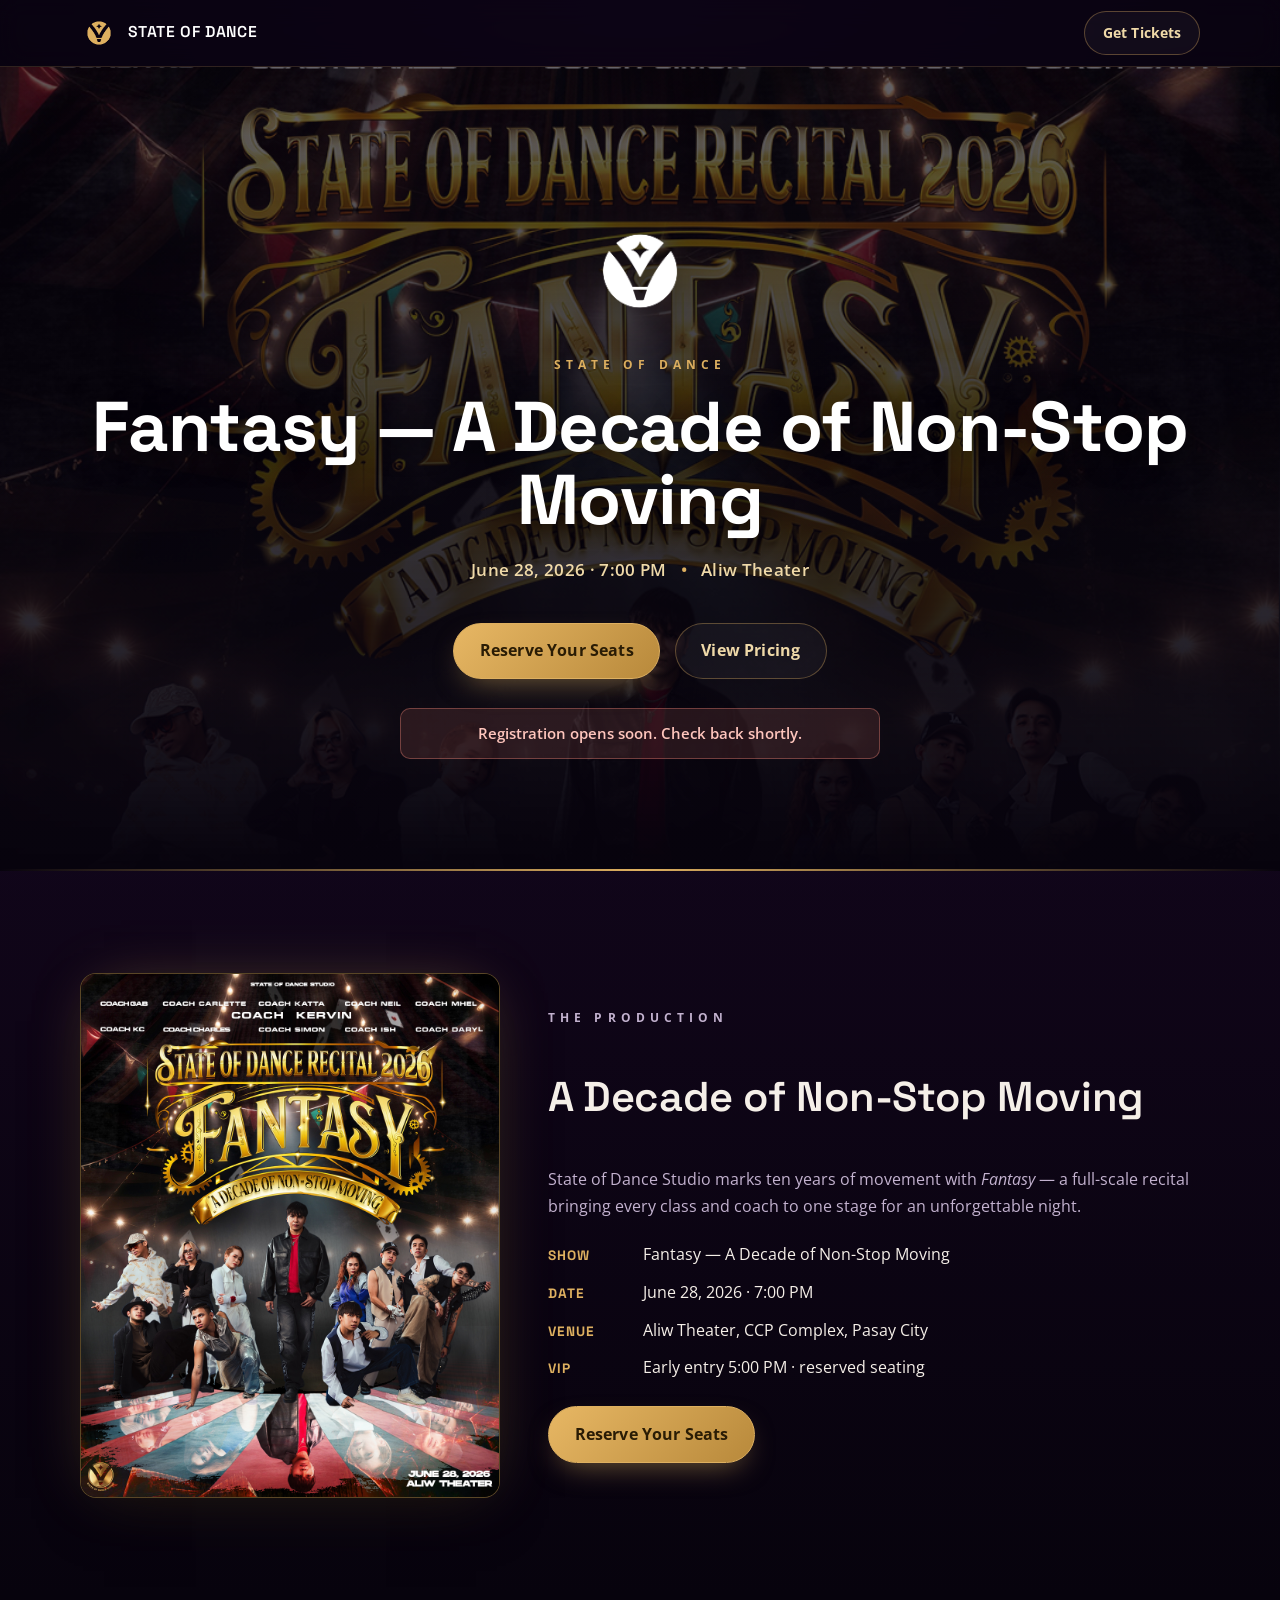
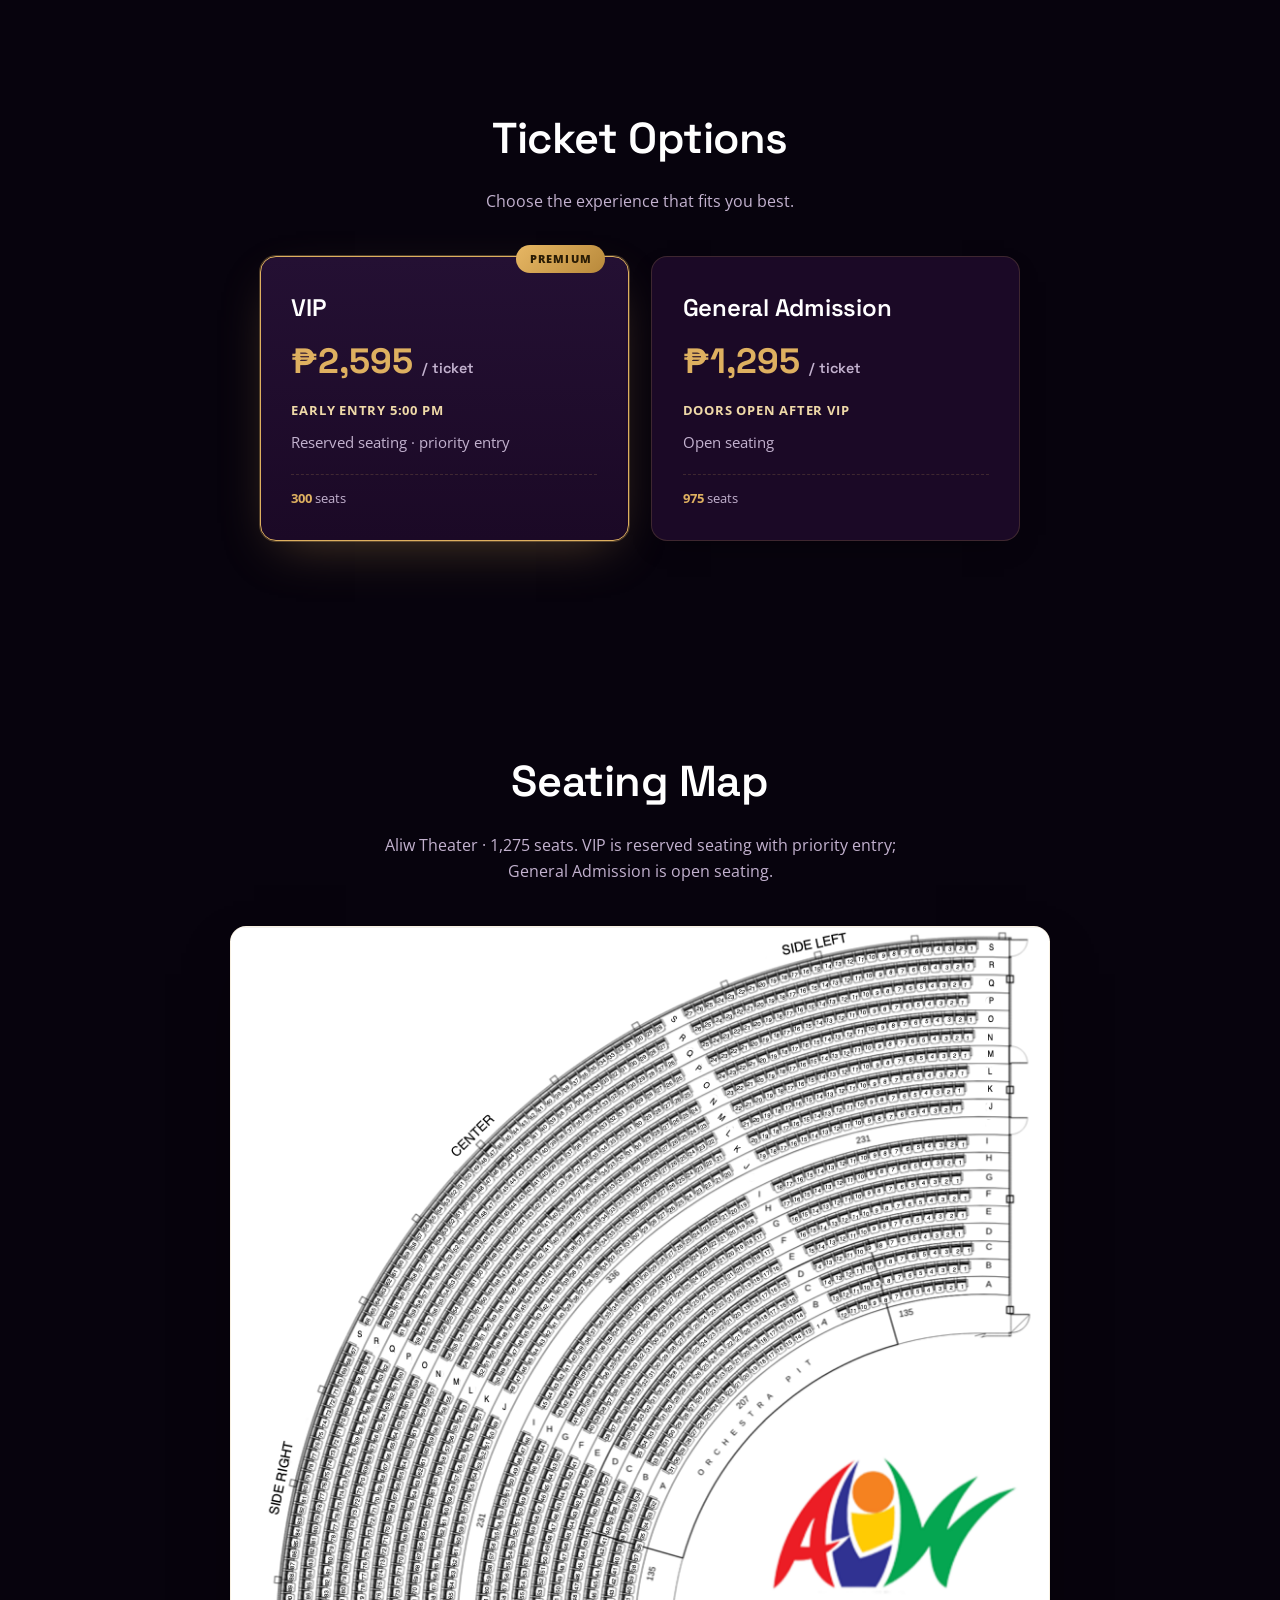
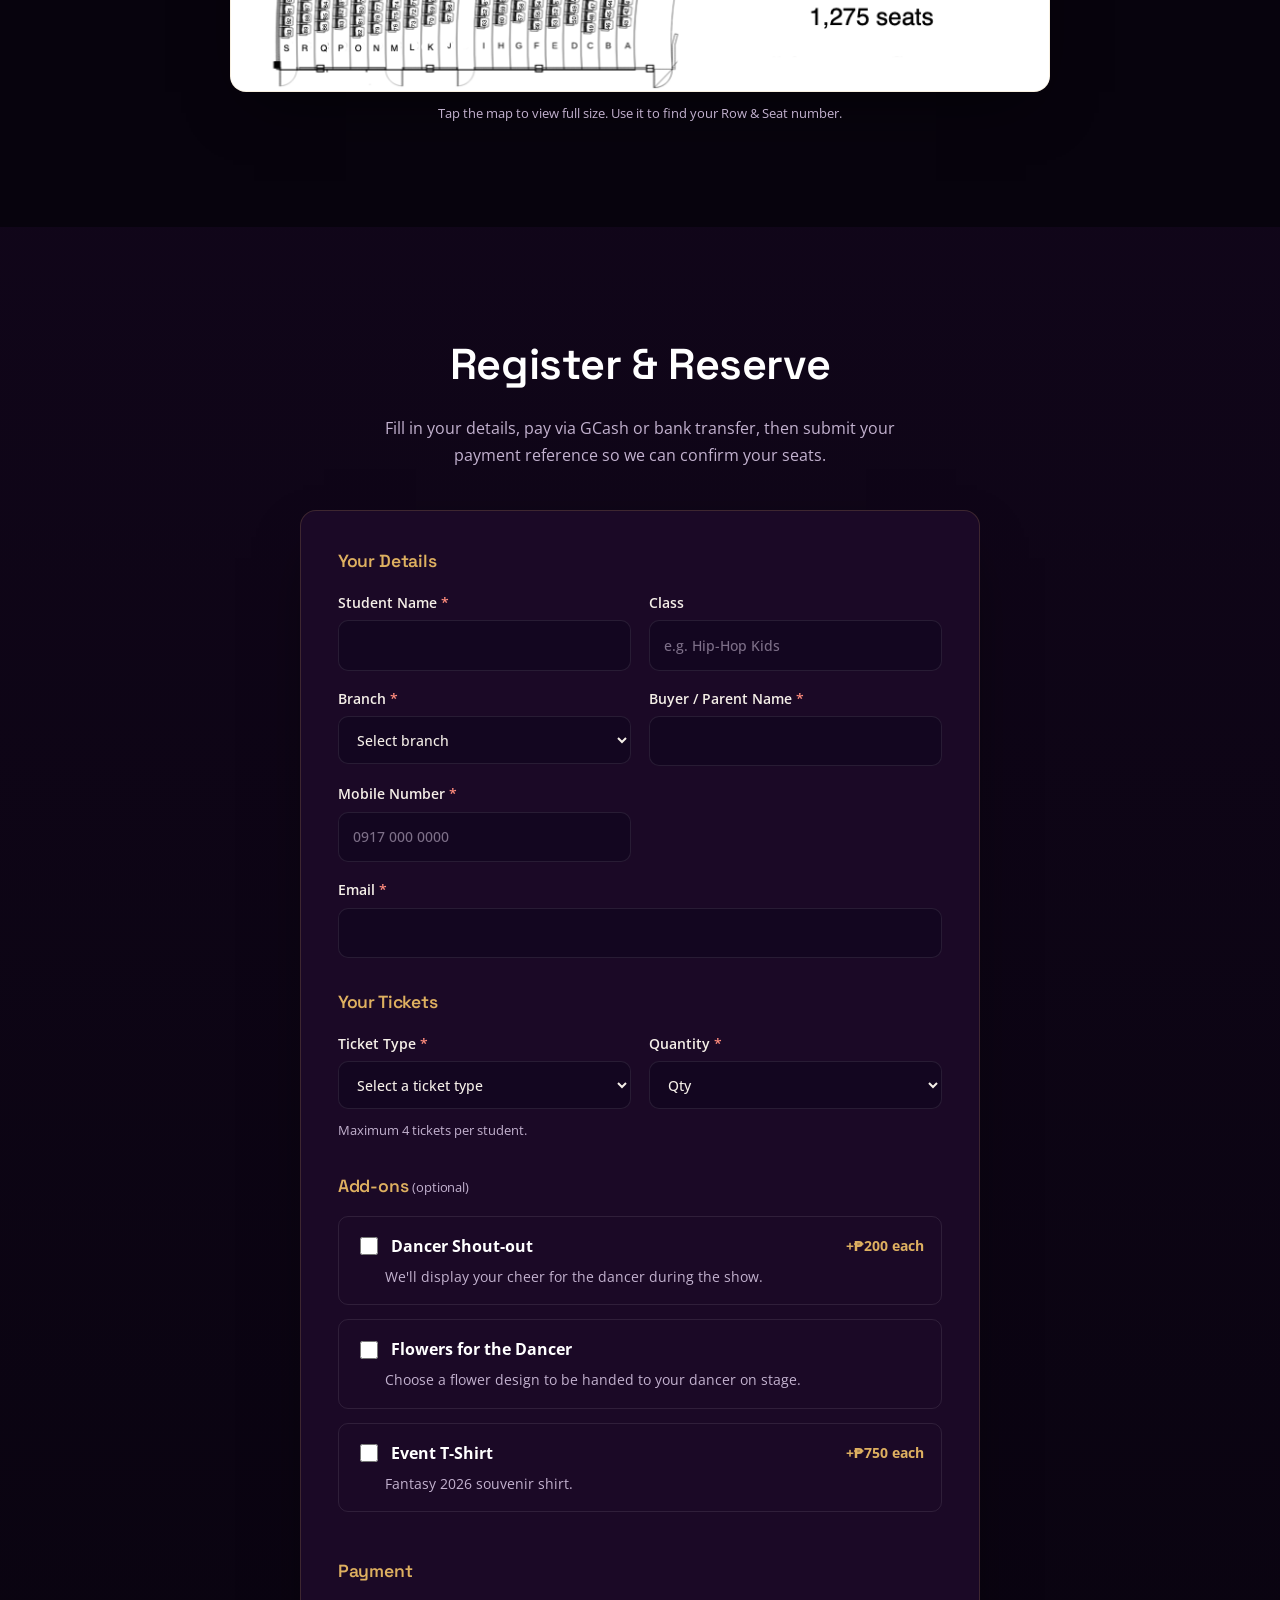
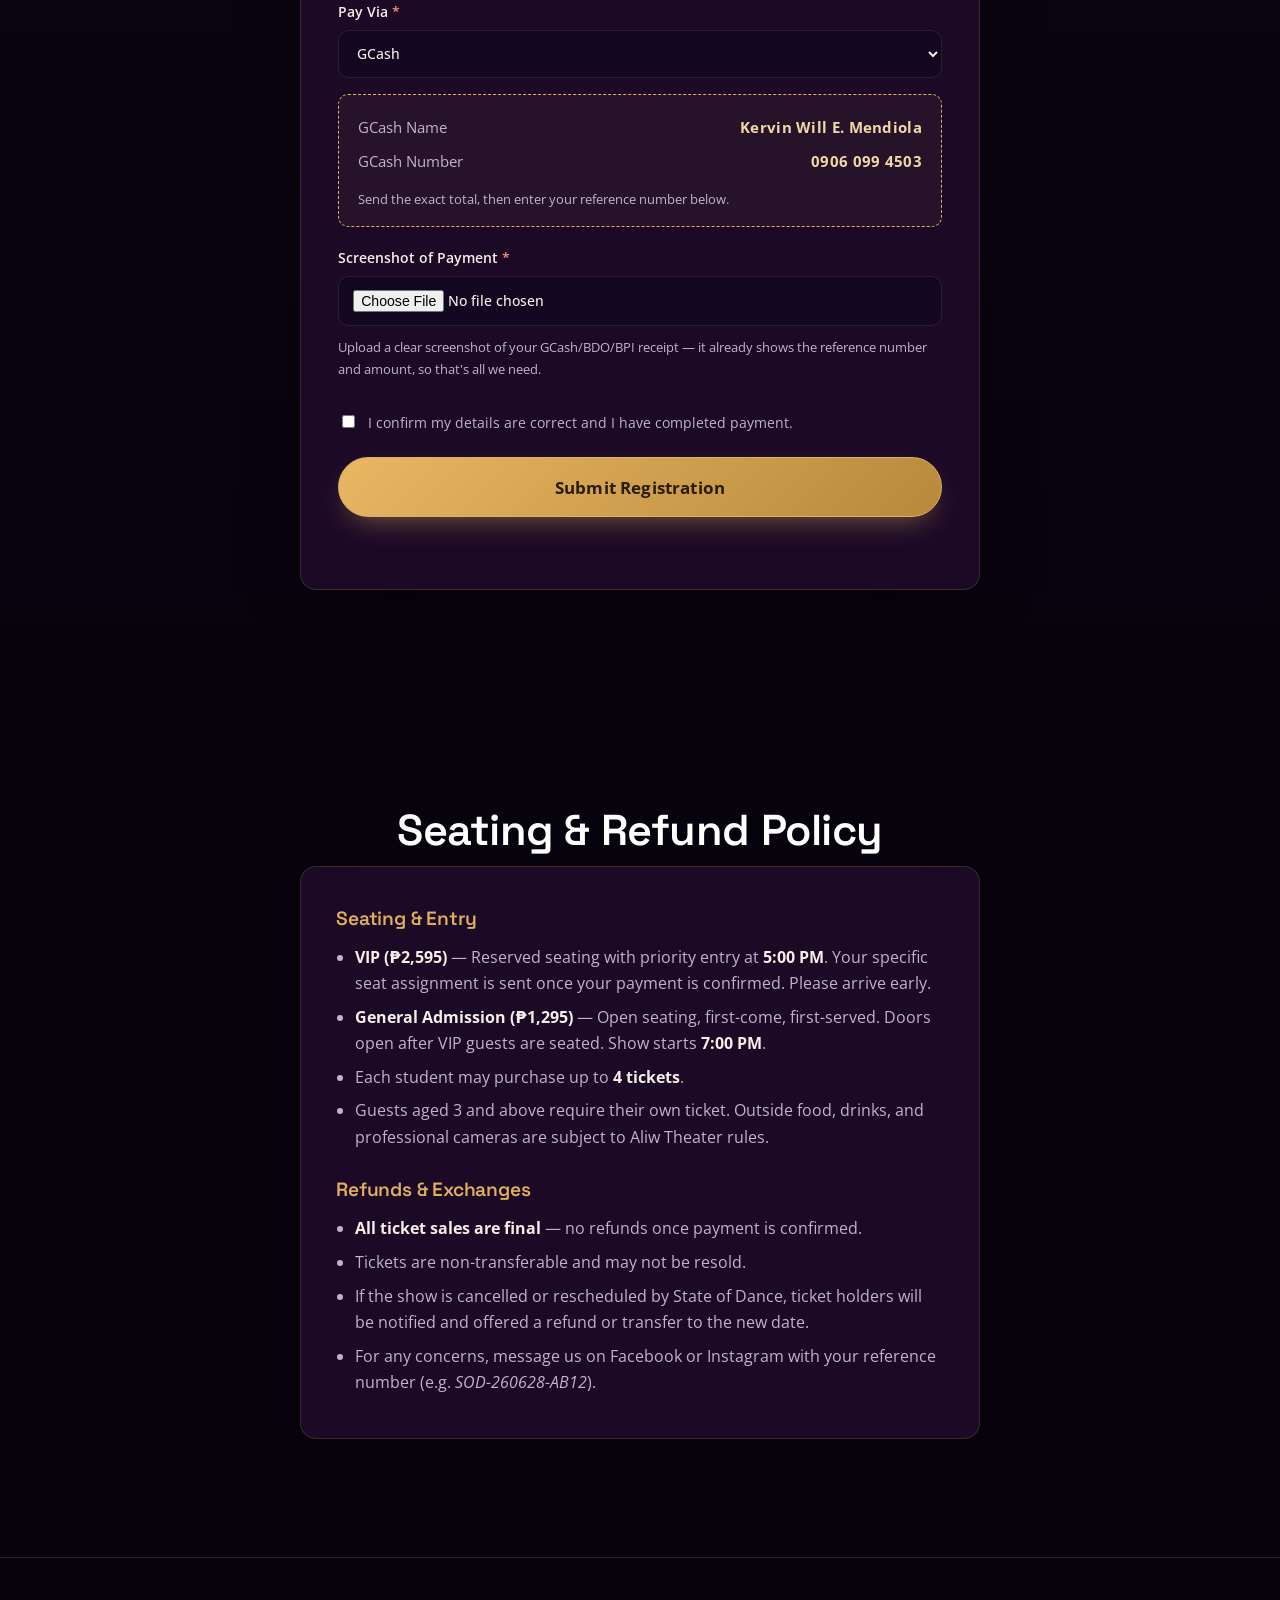
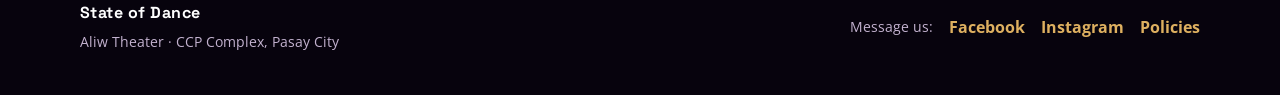
==== commit ada1f22a: "Revert to original Aliw plan + type-in VIP Row/Seat entry - Seat map section shows the original Aliw" ====
--- a/index.html
+++ b/index.html
@@ -80,10 +80,10 @@
       <h2 class="section__title">Seating Map</h2>
       <p class="section__sub">Aliw Theater · 1,275 seats. VIP is reserved seating with priority entry; General Admission is open seating.</p>
       <figure class="seatmap">
-        <a href="assets/seatmap-hd.png" target="_blank" rel="noopener" title="Open full-size seat map">
-          <img src="assets/seatmap-hd.png" alt="Aliw Theater seating map" loading="lazy" />
+        <a href="assets/seatmap.png" target="_blank" rel="noopener" title="Open full-size seat map">
+          <img src="assets/seatmap.png" alt="Aliw Theater seating plan" loading="lazy" />
         </a>
-        <figcaption>Tap the map to view full size.</figcaption>
+        <figcaption>Tap the map to view full size. Use it to find your Row & Seat number.</figcaption>
       </figure>
     </div>
   </section>
@@ -145,17 +145,13 @@
           <p class="hint" data-limit-hint></p>
           <div class="vipseat" data-vipseat hidden>
             <div class="vipseat__bar">
-              <span class="vipseat__title" data-seat-section>Choose your VIP seats</span>
-              <span class="vipseat__count"><b data-seat-count>0</b> / <span data-seat-need>0</span> selected</span>
-            </div>
-            <div class="seatpicker" data-seatpicker></div>
-            <div class="seat-legend">
-              <span><i class="dot dot--free"></i> Available</span>
-              <span><i class="dot dot--sel"></i> Selected</span>
-              <span><i class="dot dot--taken"></i> Taken</span>
-            </div>
+              <span class="vipseat__title">Enter your VIP seat(s)</span>
+              <span class="vipseat__count"><b data-seat-count>0</b> / <span data-seat-need>0</span> entered</span>
+            </div>
+            <div class="seatentry" data-seatentry></div>
+            <div class="taken" data-taken-list></div>
             <input type="hidden" name="vipSeats" />
-            <p class="hint">Click to choose your seat(s). Taken seats are greyed out. The stage is at the top.</p>
+            <p class="hint">Find your seat on the <a href="#seatmap">seating plan above</a>, then enter the Row and Seat number. Seats already taken by other VIPs can't be entered.</p>
           </div>
         </fieldset>
 
--- a/styles.css
+++ b/styles.css
@@ -221,6 +221,21 @@
 .dot--sel { background: var(--gold); }
 .dot--taken { background: rgba(255,255,255,.12); }
 
+/* ---- VIP seat entry (Row + Seat number) ---- */
+.seatentry { display: flex; flex-direction: column; gap: .6rem; margin-bottom: 1rem; }
+.seatentry__row { display: grid; grid-template-columns: 56px 1fr 1fr 90px; gap: .55rem; align-items: center; }
+.seatentry__n { font-size: .82rem; color: var(--text-soft); font-weight: 700; }
+.seatentry__in { font: inherit; font-family: var(--font-body); padding: .6rem .7rem; border-radius: var(--radius-sm); border: 1.5px solid var(--line-soft); background: #130620; color: var(--text); min-width: 0; }
+.seatentry__in:focus { outline: none; border-color: var(--gold); box-shadow: 0 0 0 3px rgba(222,176,96,.18); }
+.seatentry__status { font-size: .76rem; font-weight: 700; white-space: nowrap; text-align: right; }
+.seatentry__status--ok { color: var(--ok); }
+.seatentry__status--bad { color: var(--err); }
+.seatentry__status--wait { color: var(--text-soft); }
+.taken { margin-bottom: 1rem; font-size: .82rem; line-height: 2; }
+.taken__label { color: var(--text-soft); font-weight: 700; margin-right: .3rem; }
+.taken__none { color: var(--text-soft); }
+.taken__chip { display: inline-block; background: rgba(255,140,125,.14); color: #ffb3a8; border: 1px solid rgba(255,140,125,.35); border-radius: 999px; padding: .08rem .55rem; margin: .15rem .2rem; font-weight: 700; font-size: .78rem; }
+
 /* ---- Seat map ---- */
 .seatmap { margin: 0 auto; max-width: 820px; text-align: center; }
 .seatmap a { display: block; border-radius: var(--radius); overflow: hidden; border: 1px solid var(--line); box-shadow: var(--shadow); background: #fff; }
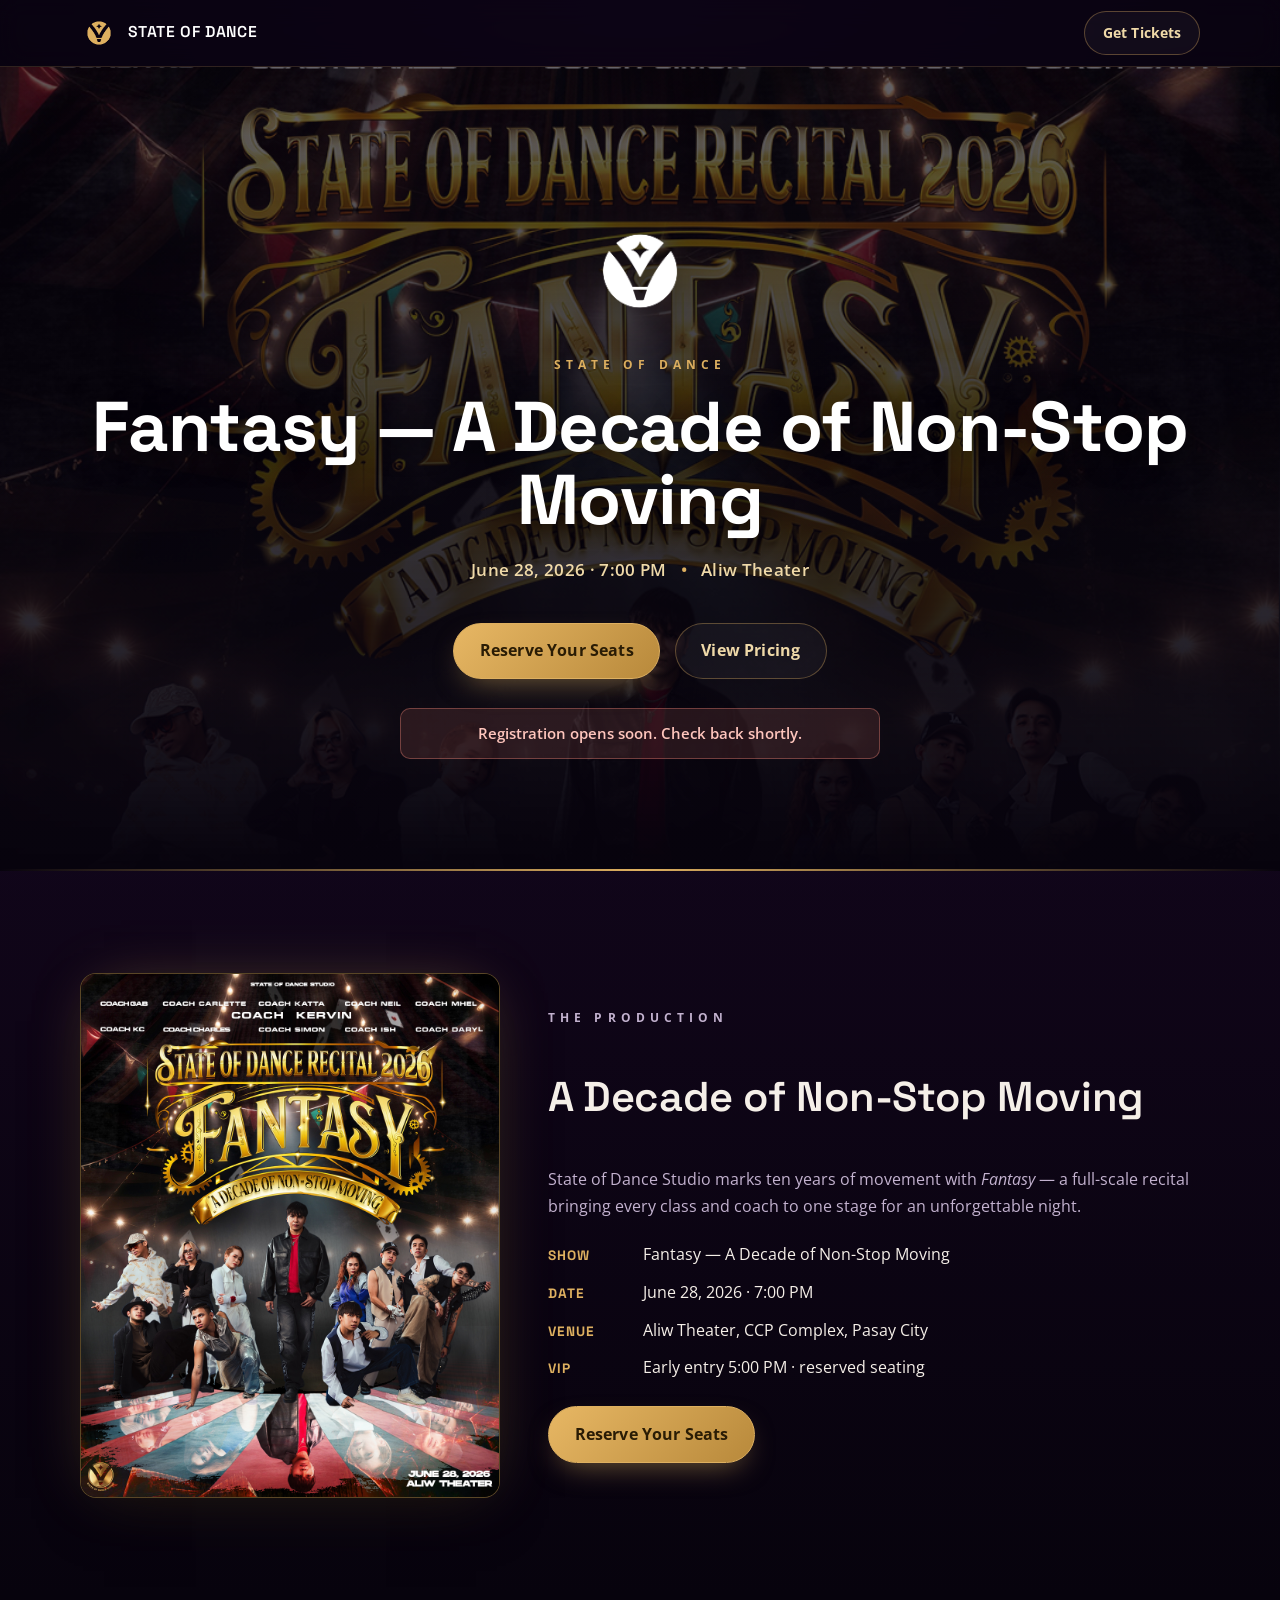
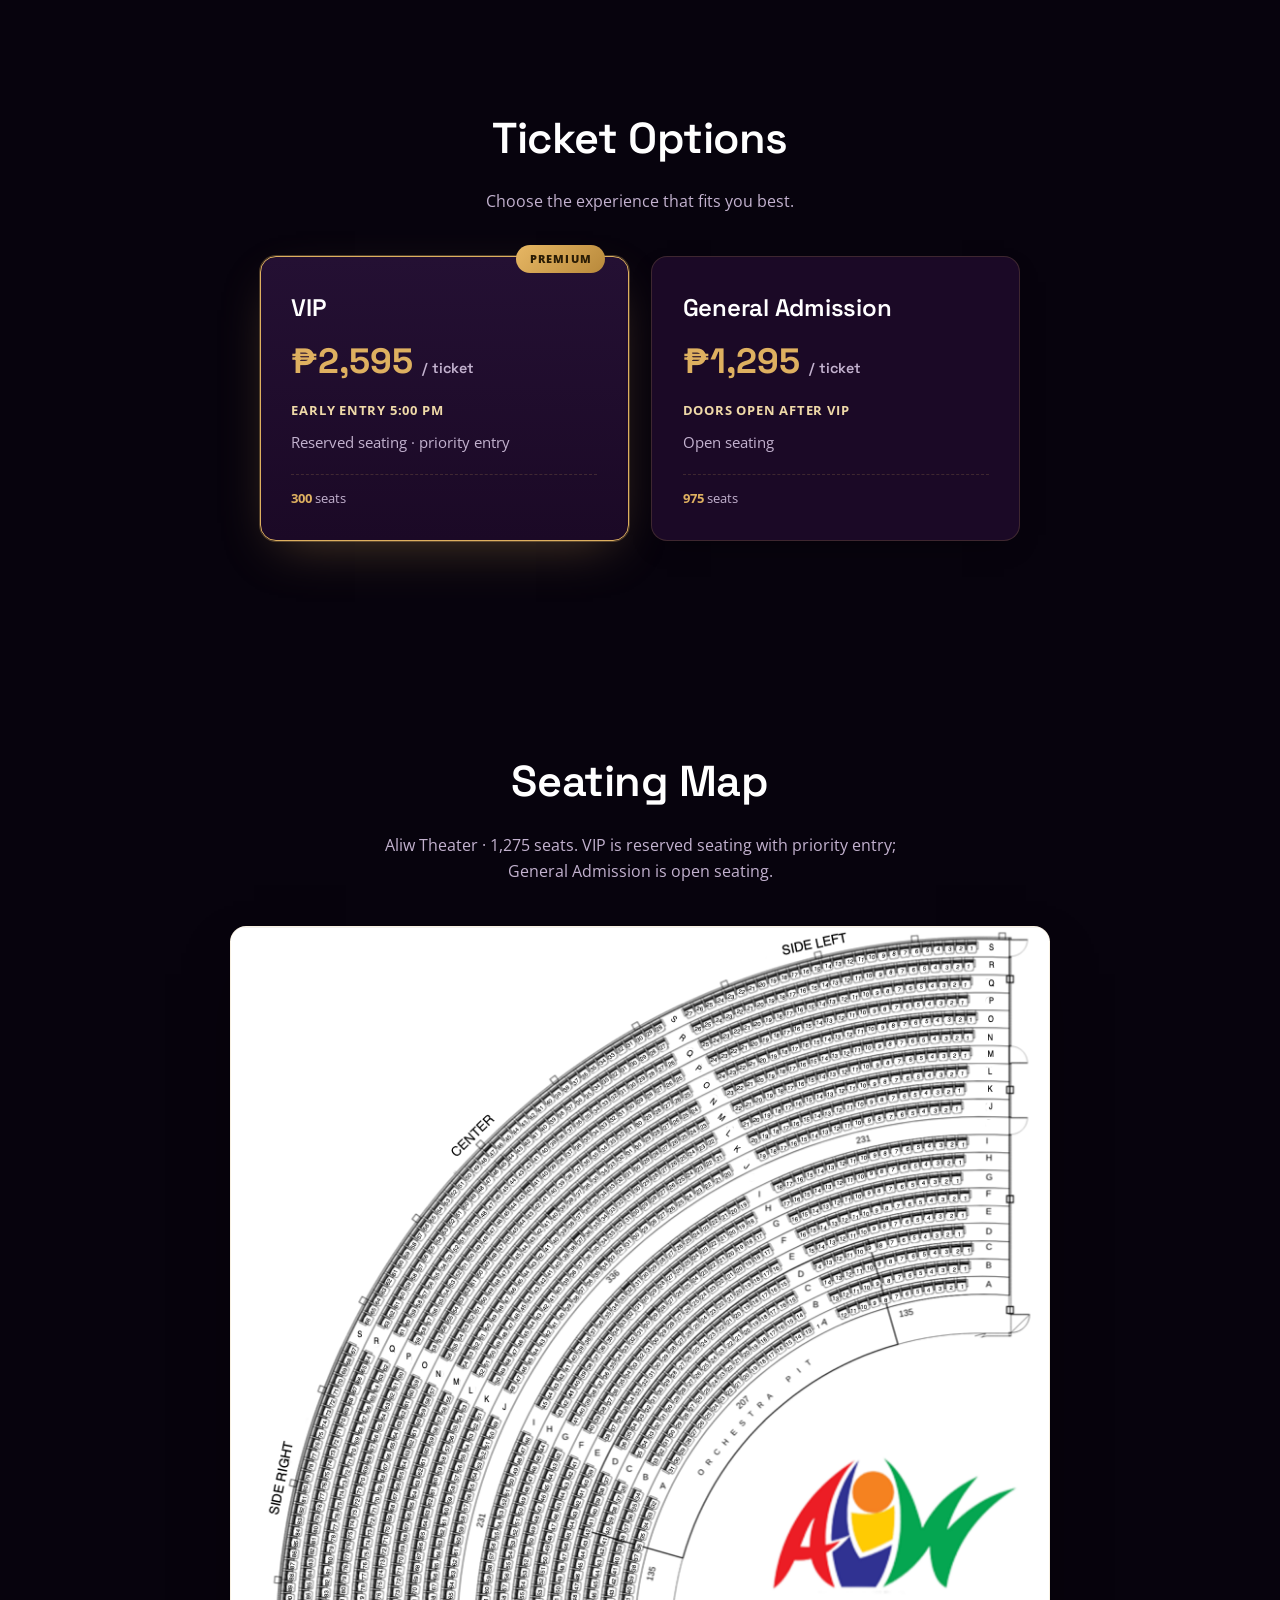
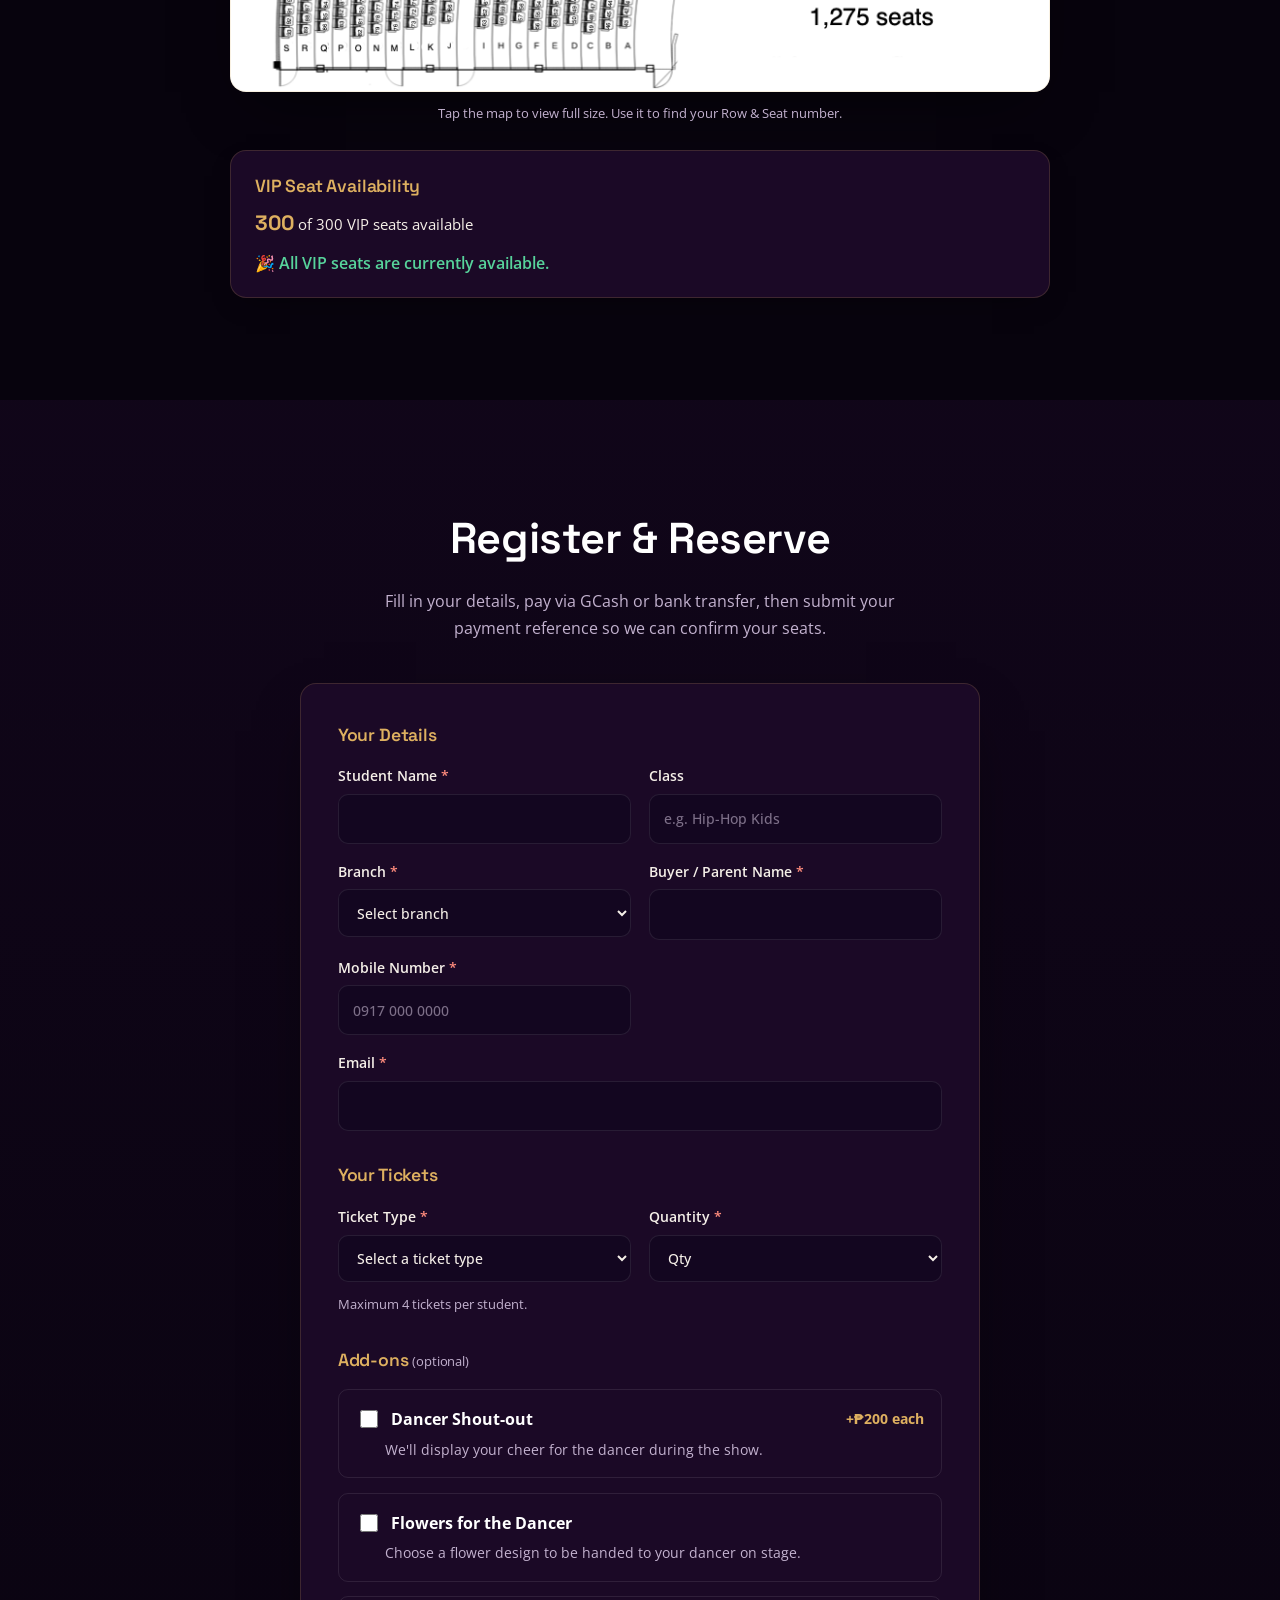
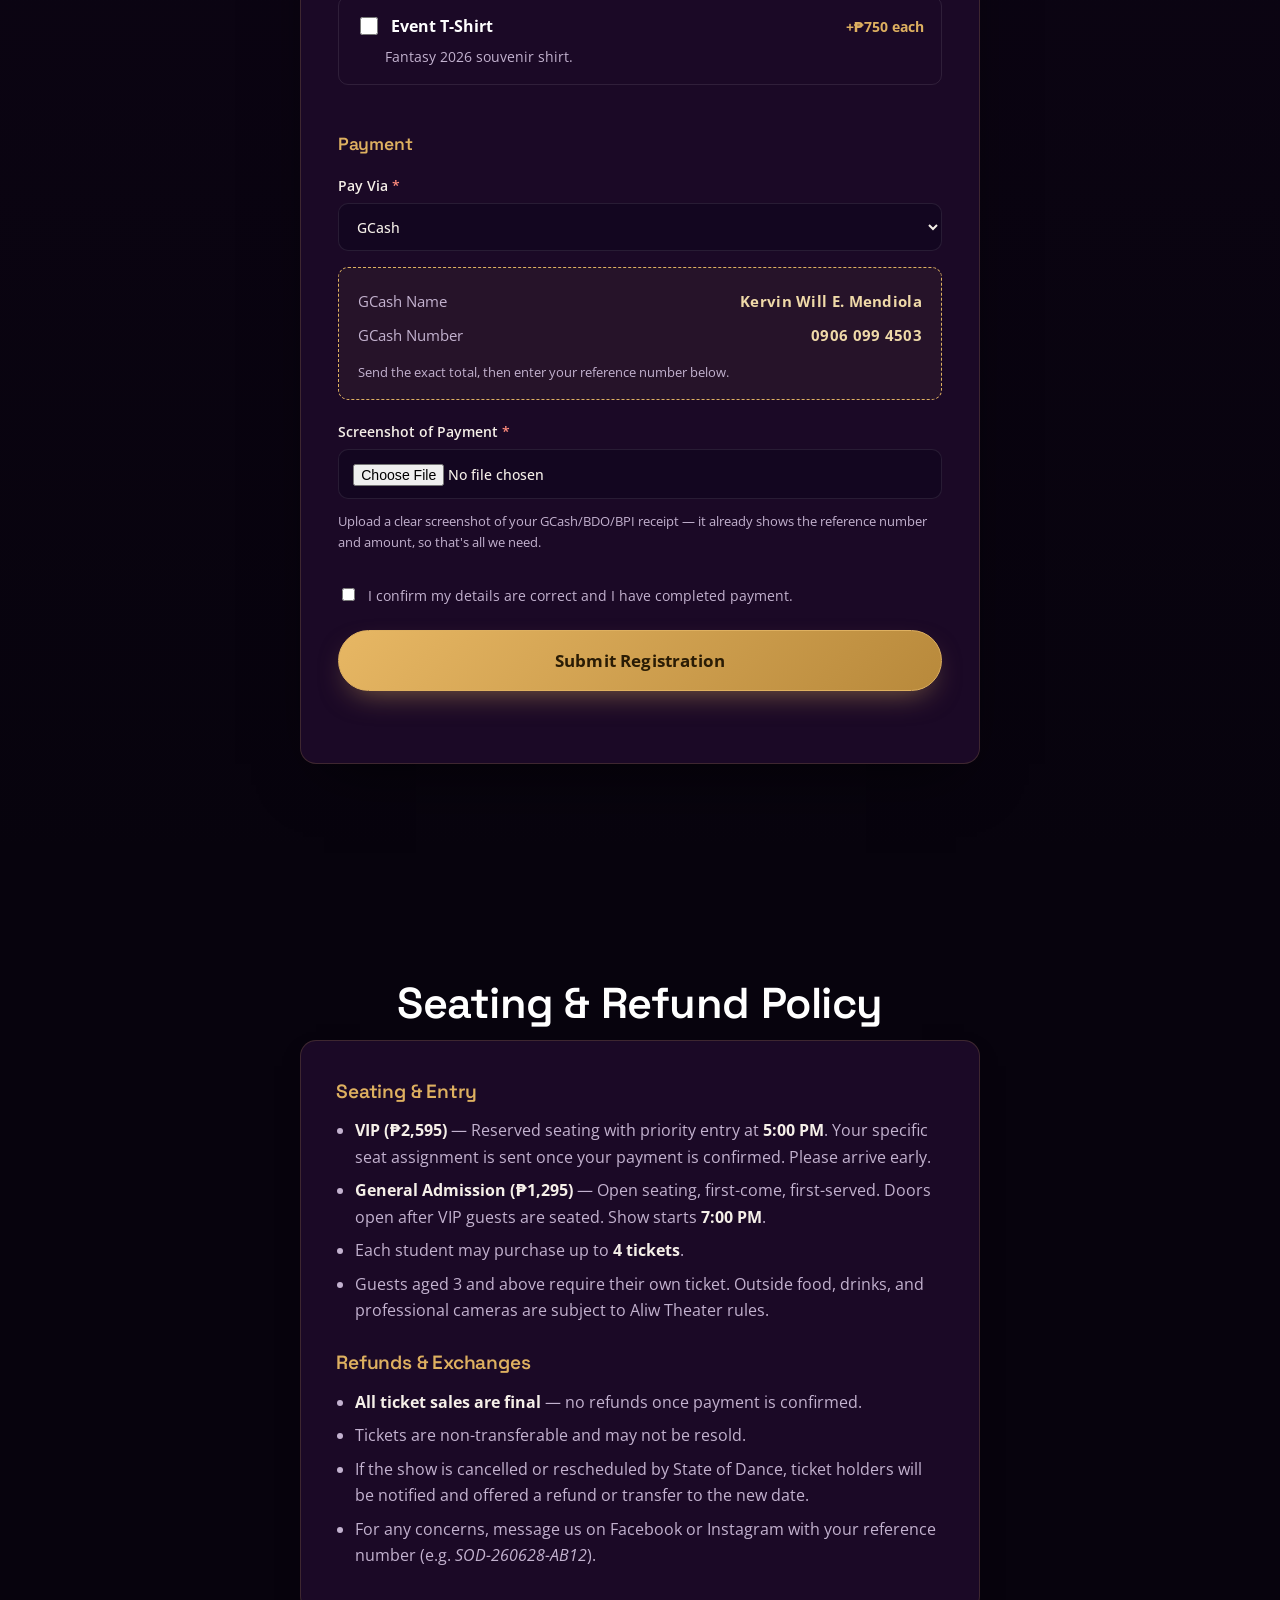
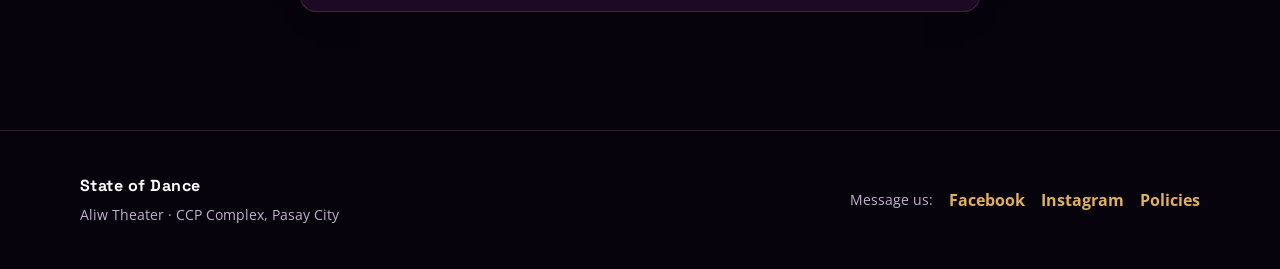
==== commit dbdd5434: "Show VIP seat availability publicly + support multiple admins - Always-visible "VIP Seat Availabilit" ====
--- a/index.html
+++ b/index.html
@@ -85,6 +85,7 @@
         </a>
         <figcaption>Tap the map to view full size. Use it to find your Row & Seat number.</figcaption>
       </figure>
+      <div class="vip-availability" data-vip-availability></div>
     </div>
   </section>
 
--- a/styles.css
+++ b/styles.css
@@ -242,6 +242,15 @@
 .seatmap img { display: block; width: 100%; height: auto; }
 .seatmap figcaption { color: var(--text-soft); font-size: .82rem; margin-top: .7rem; }
 
+/* ---- VIP availability panel ---- */
+.vip-availability { max-width: 820px; margin: 1.6rem auto 0; background: var(--surface); border: 1px solid var(--line); border-radius: var(--radius); padding: 1.3rem 1.5rem; box-shadow: var(--shadow-sm); }
+.va__title { margin: 0 0 .3rem; color: var(--gold); font-size: 1.1rem; }
+.va__count { margin: 0 0 .6rem; color: var(--text); font-size: .95rem; }
+.va__count b { color: var(--gold); font-size: 1.3rem; font-family: var(--font-display); }
+.va__label { margin: .6rem 0 .5rem; color: var(--text-soft); font-size: .85rem; font-weight: 600; }
+.va__none { margin: 0; color: var(--ok); font-weight: 600; }
+.va__chips { display: flex; flex-wrap: wrap; gap: .35rem; max-height: 180px; overflow-y: auto; }
+
 /* ---- Order summary ---- */
 .order { background: linear-gradient(135deg, var(--aub-700), var(--aub-600)); border: 1px solid rgba(222,176,96,.35); color: #fff; border-radius: var(--radius-sm); padding: 1.1rem 1.3rem; margin-bottom: 1.2rem; }
 .order__lines { display: flex; flex-direction: column; gap: .35rem; margin-bottom: .6rem; }
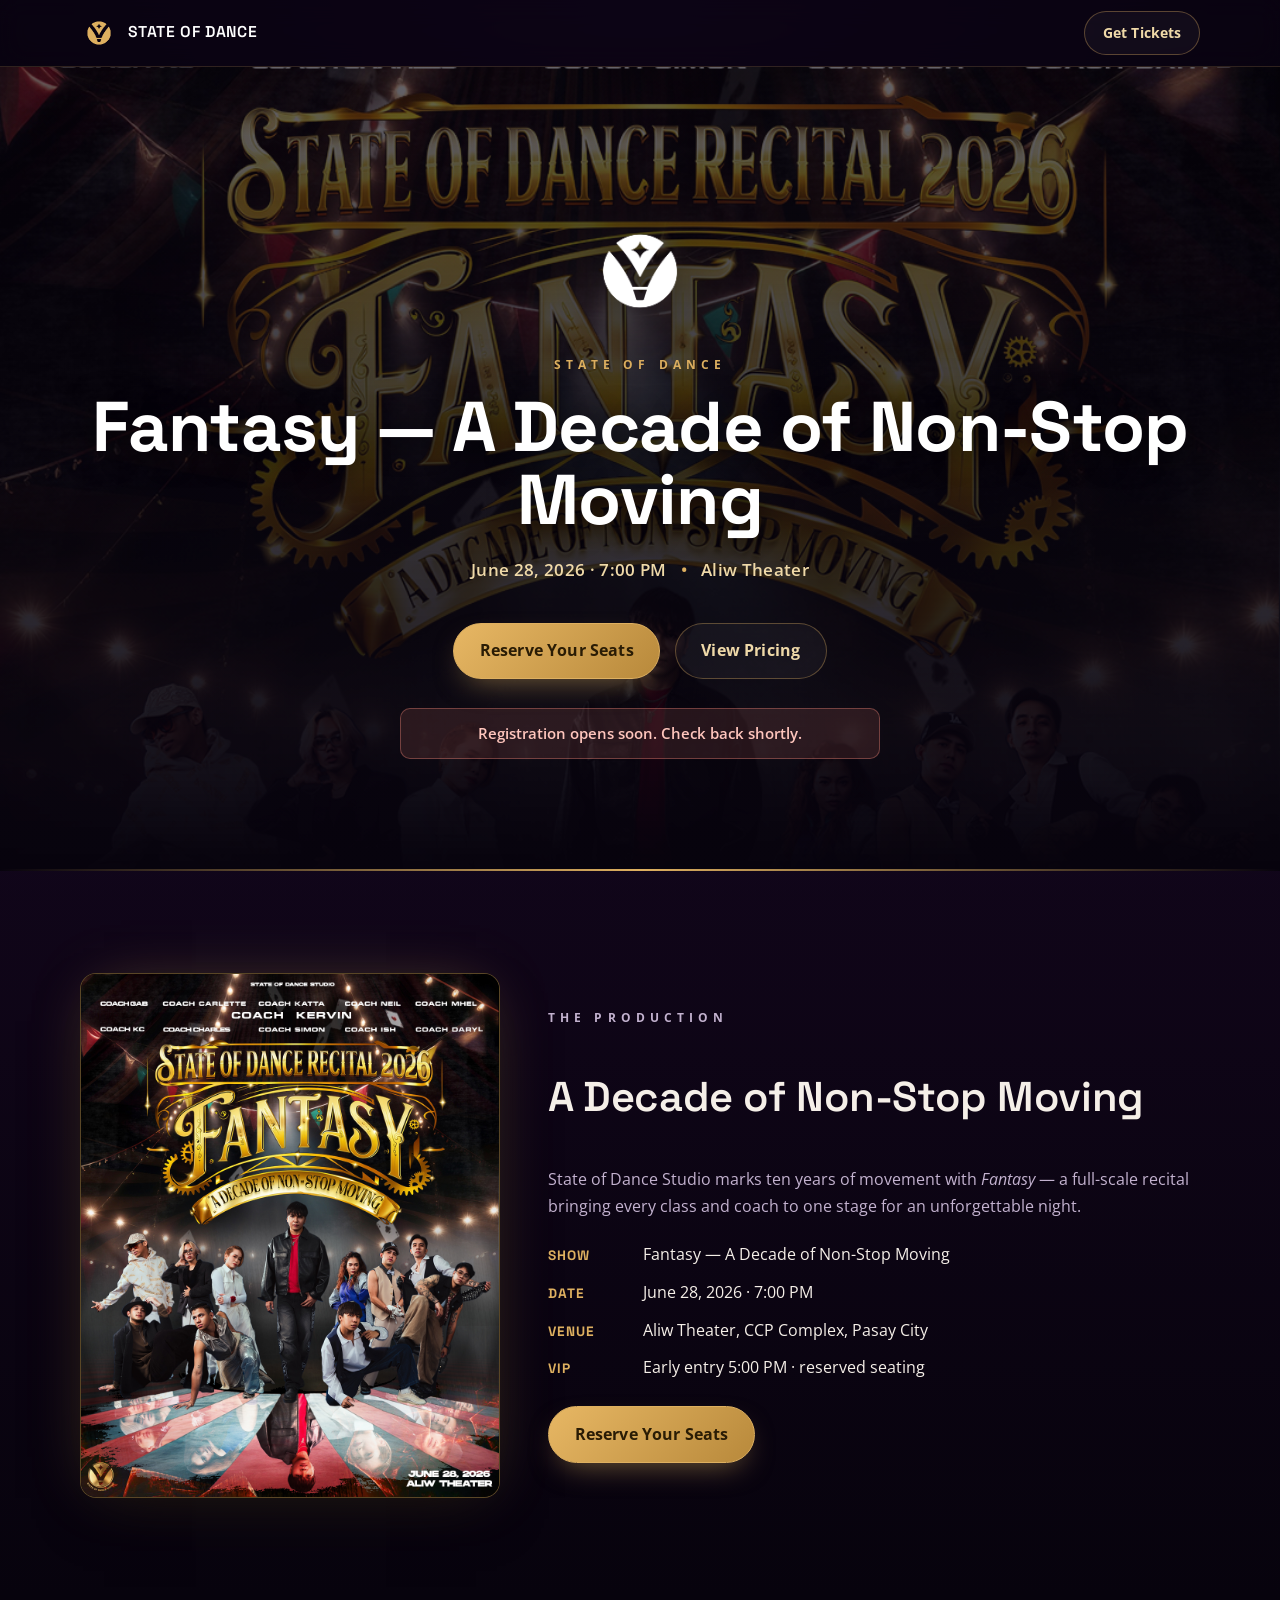
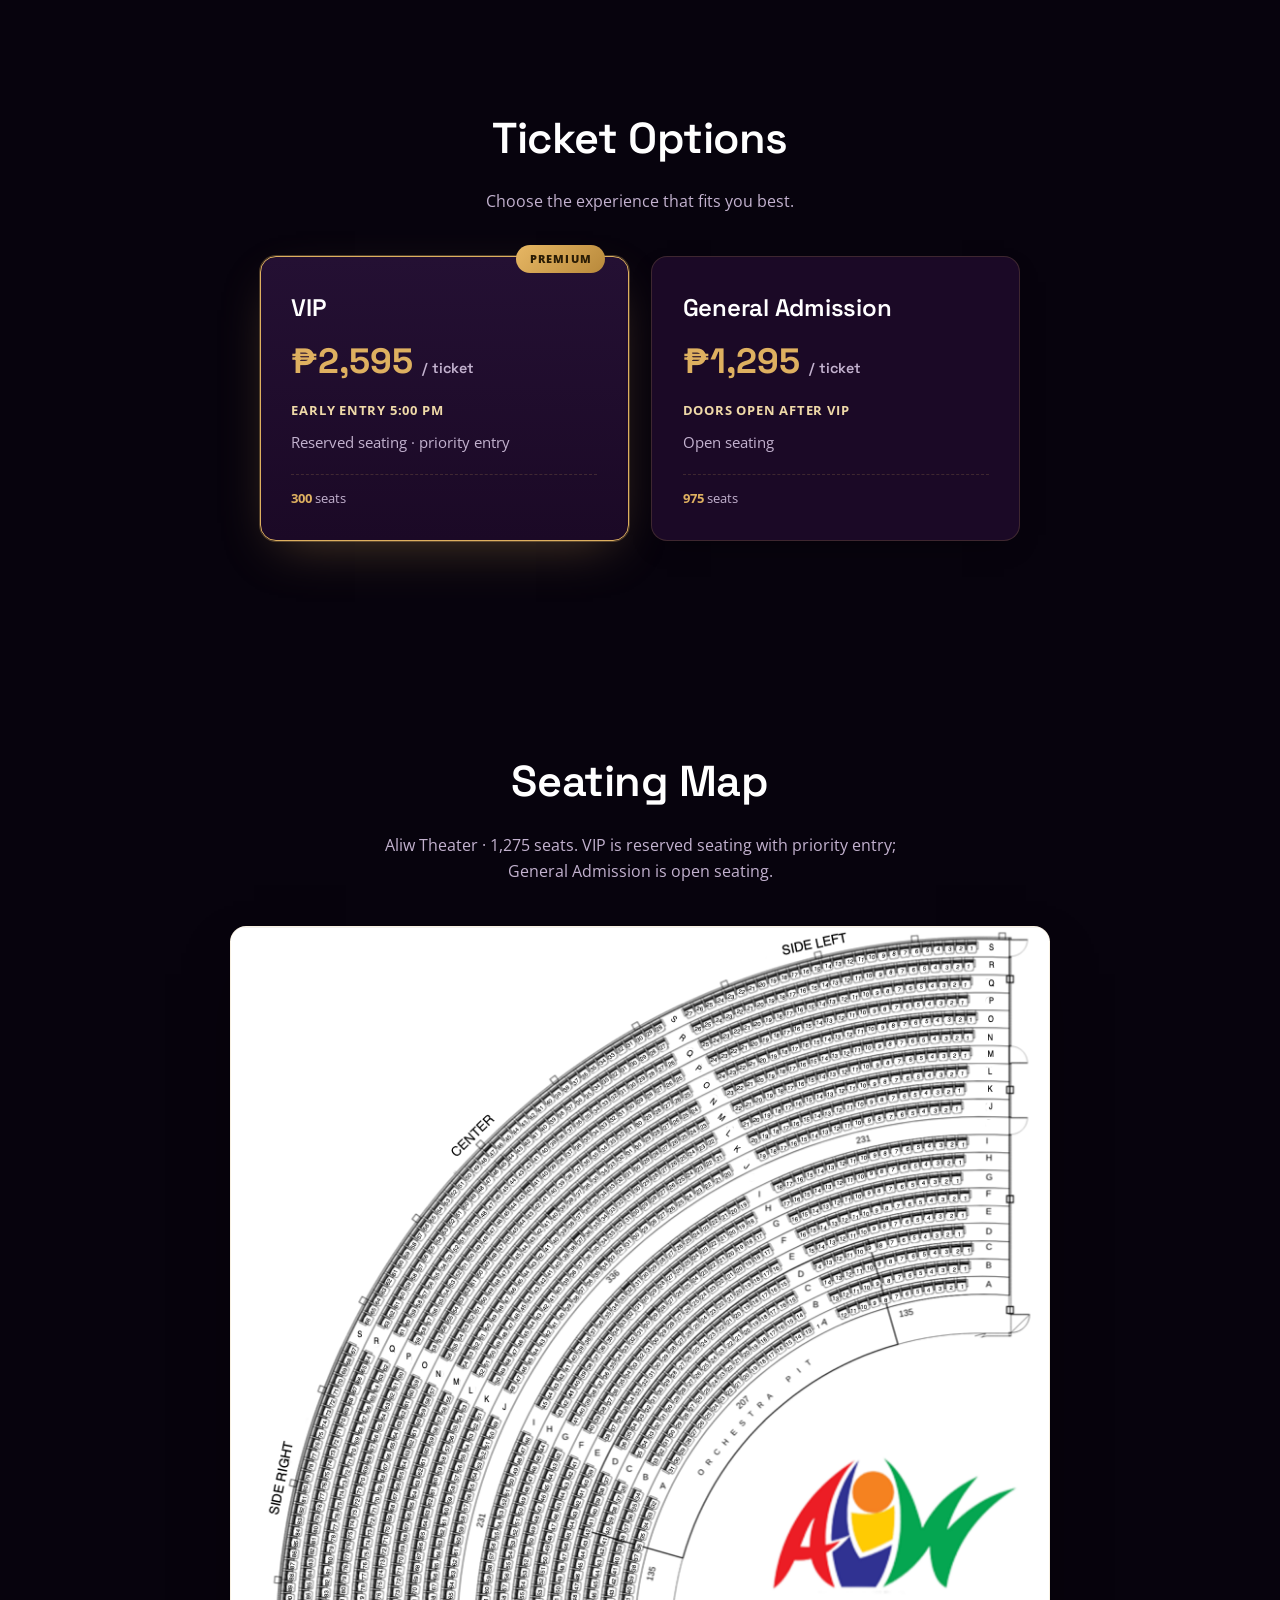
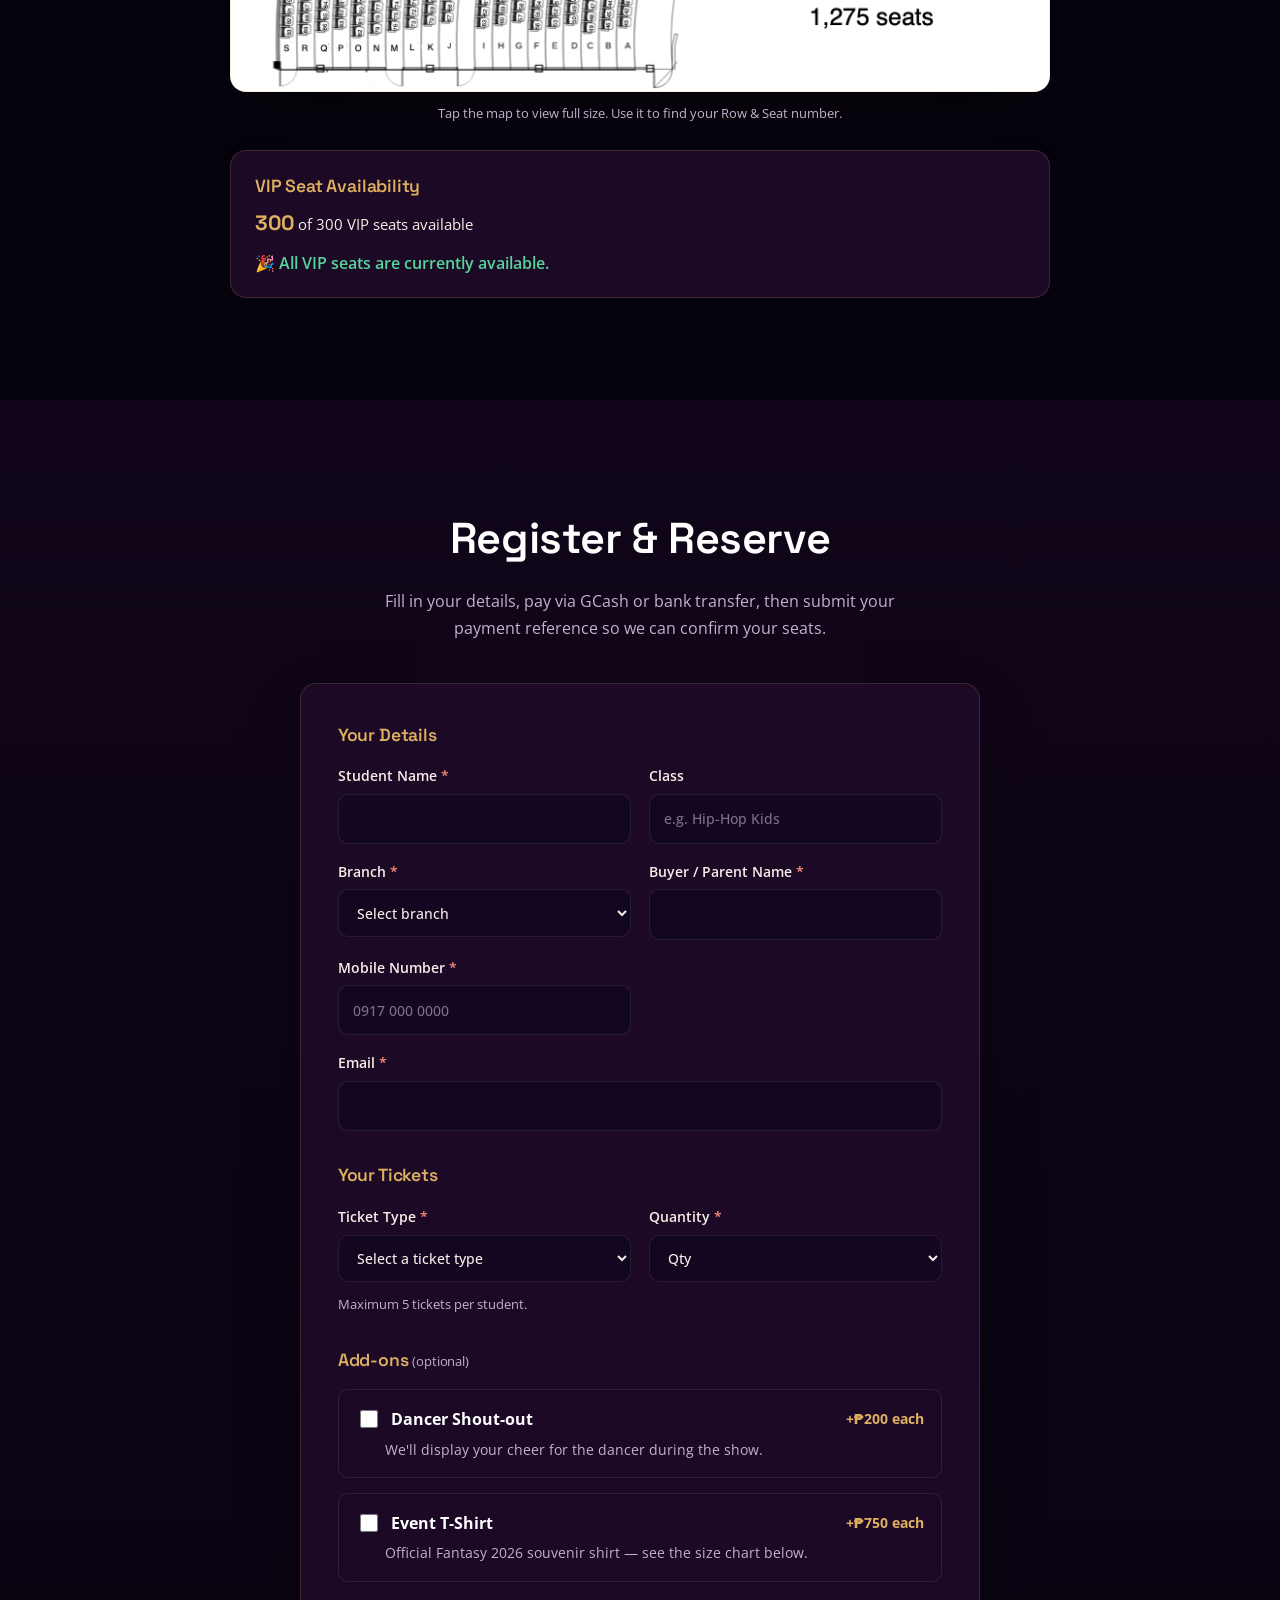
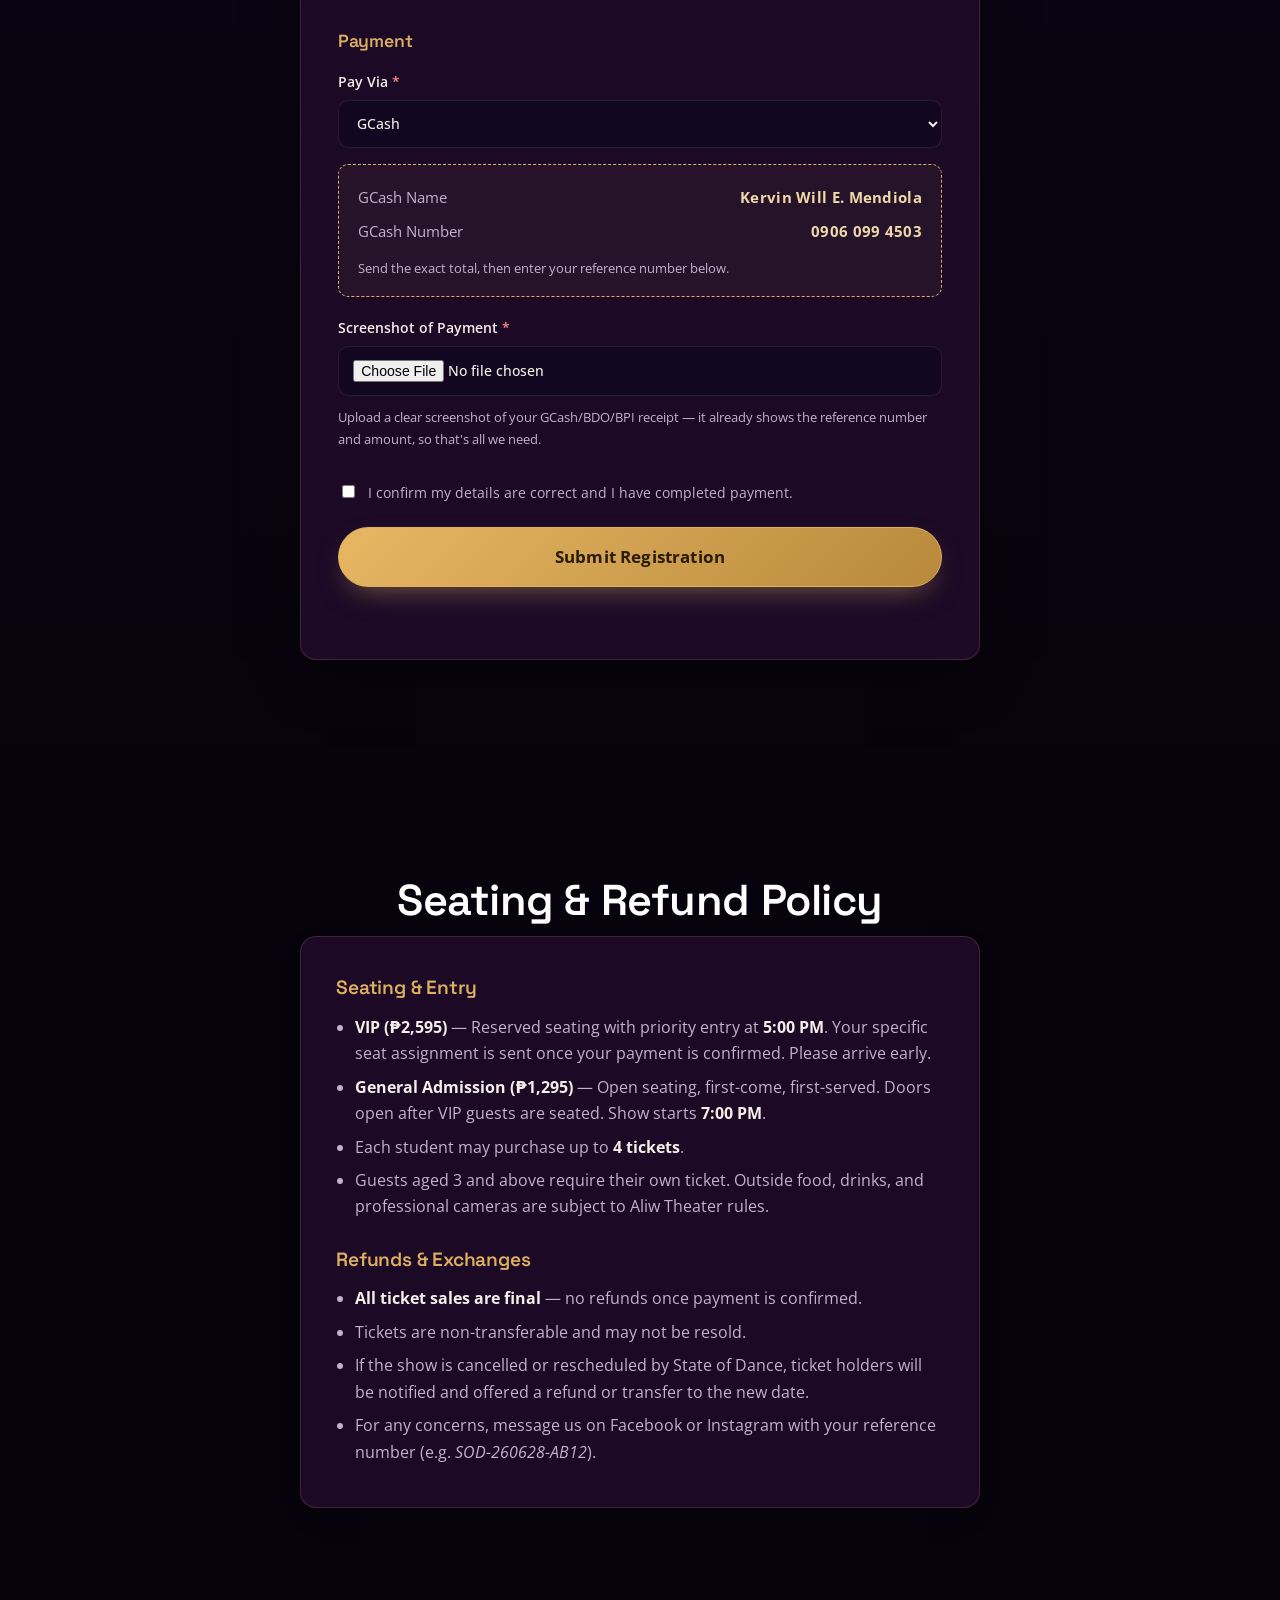
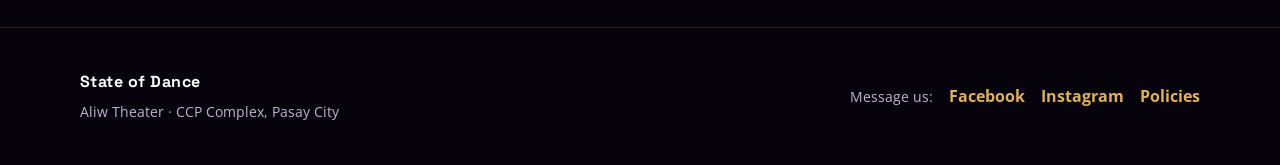
==== commit fd1b2596: "Remove Flowers add-on; add shirt photo, size chart, S–2XL sizes - Disable Flowers upsell - Add real " ====
--- a/index.html
+++ b/index.html
@@ -232,6 +232,10 @@
                   <select name="shirtQty" data-addon-qty="shirt"></select>
                 </label>
               </div>
+              <figure class="addon__sizechart" data-addon-sizechart="shirt" hidden>
+                <figcaption>Size chart (measurements in inches)</figcaption>
+                <img alt="T-shirt size chart" />
+              </figure>
             </div>
           </div>
         </fieldset>
--- a/styles.css
+++ b/styles.css
@@ -193,7 +193,10 @@
 .addon__price { color: var(--gold); font-weight: 700; font-size: .9rem; }
 .addon__note { margin: .4rem 0 0 1.8rem; font-size: .85rem; color: var(--text-soft); }
 .addon__body { margin-top: 1rem; }
-.addon__img { display: block; width: 100%; max-width: 260px; border-radius: var(--radius-sm); border: 1px solid var(--line); margin-bottom: 1rem; }
+.addon__img { display: block; width: 100%; max-width: 300px; border-radius: var(--radius-sm); border: 1px solid var(--line); margin-bottom: 1rem; }
+.addon__sizechart { margin: 1rem 0 0; }
+.addon__sizechart figcaption { font-size: .8rem; color: var(--text-soft); margin-bottom: .4rem; }
+.addon__sizechart img { display: block; width: 100%; max-width: 540px; border-radius: var(--radius-sm); border: 1px solid var(--line); }
 .addon__gallery { display: flex; gap: .7rem; flex-wrap: wrap; margin-bottom: 1rem; }
 .thumb { margin: 0; width: 108px; }
 .thumb img { width: 108px; height: 108px; object-fit: cover; border-radius: var(--radius-sm); border: 1px solid var(--line); display: block; }
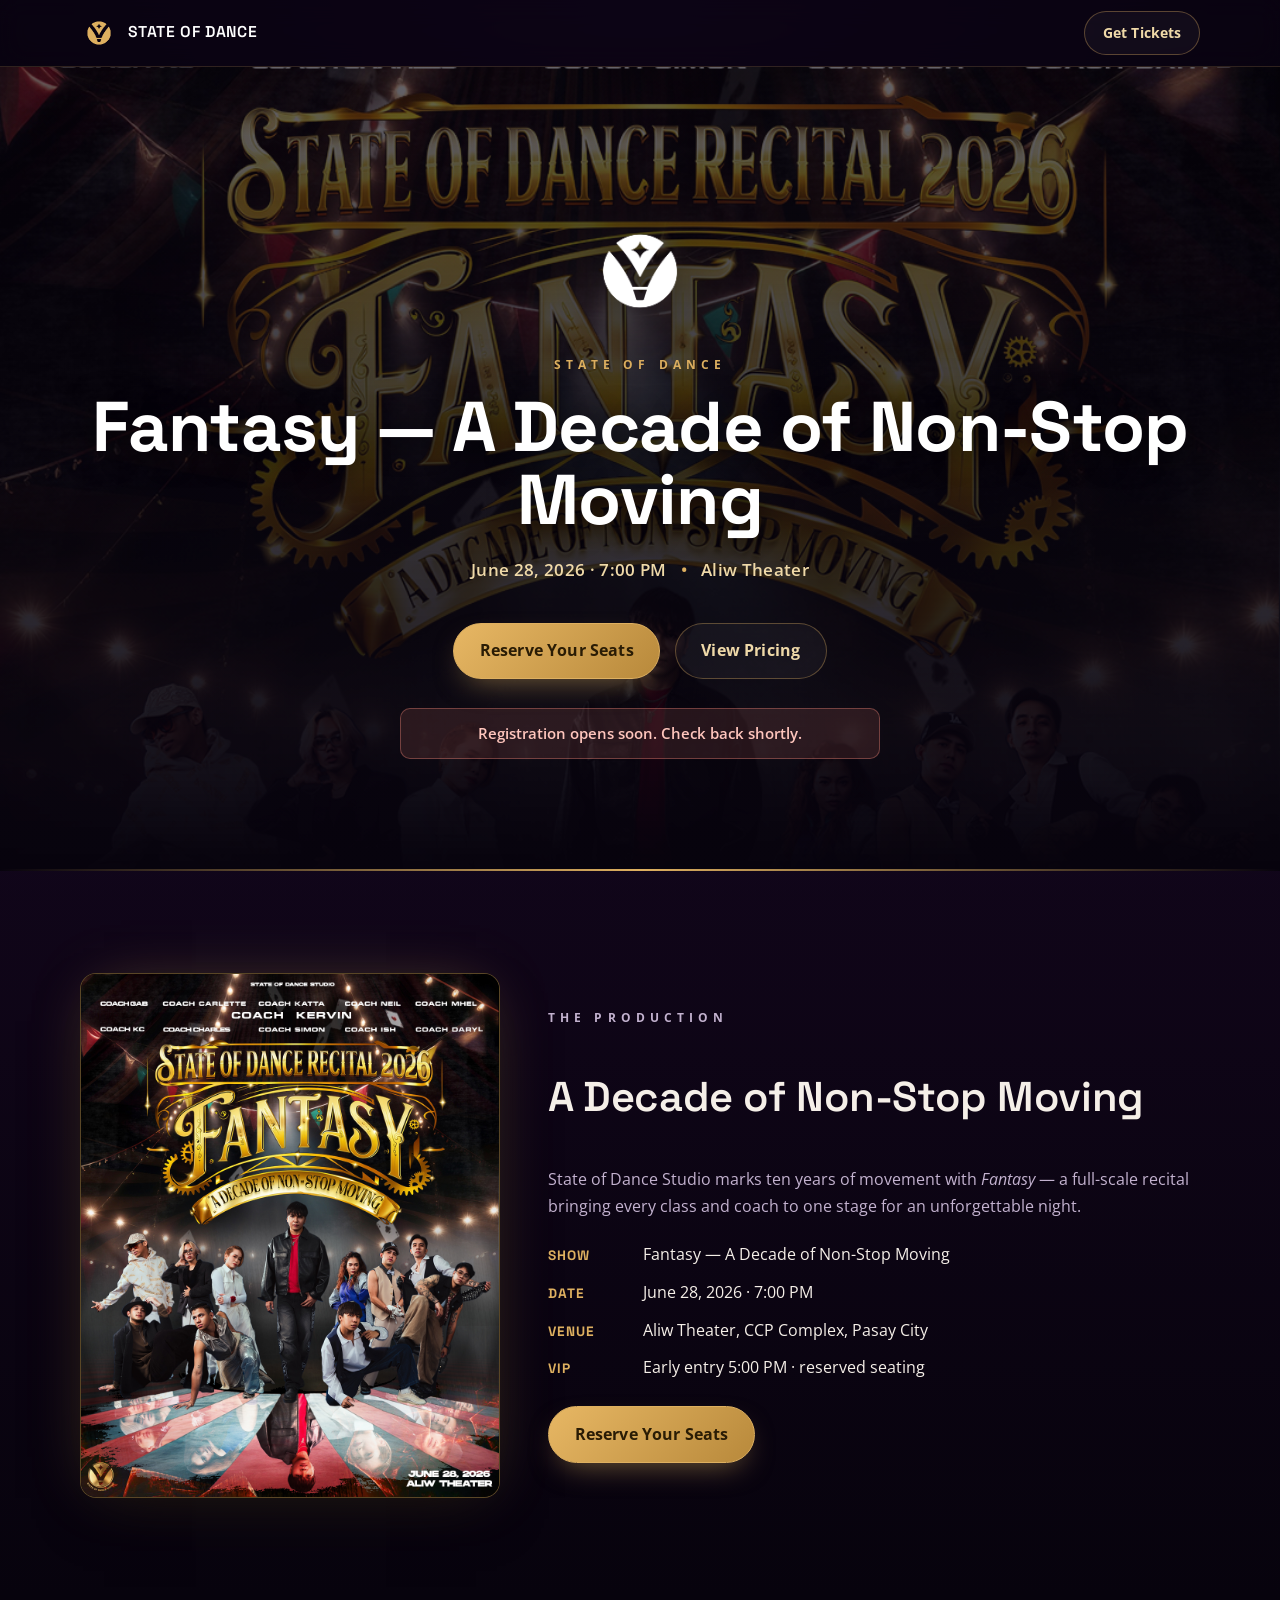
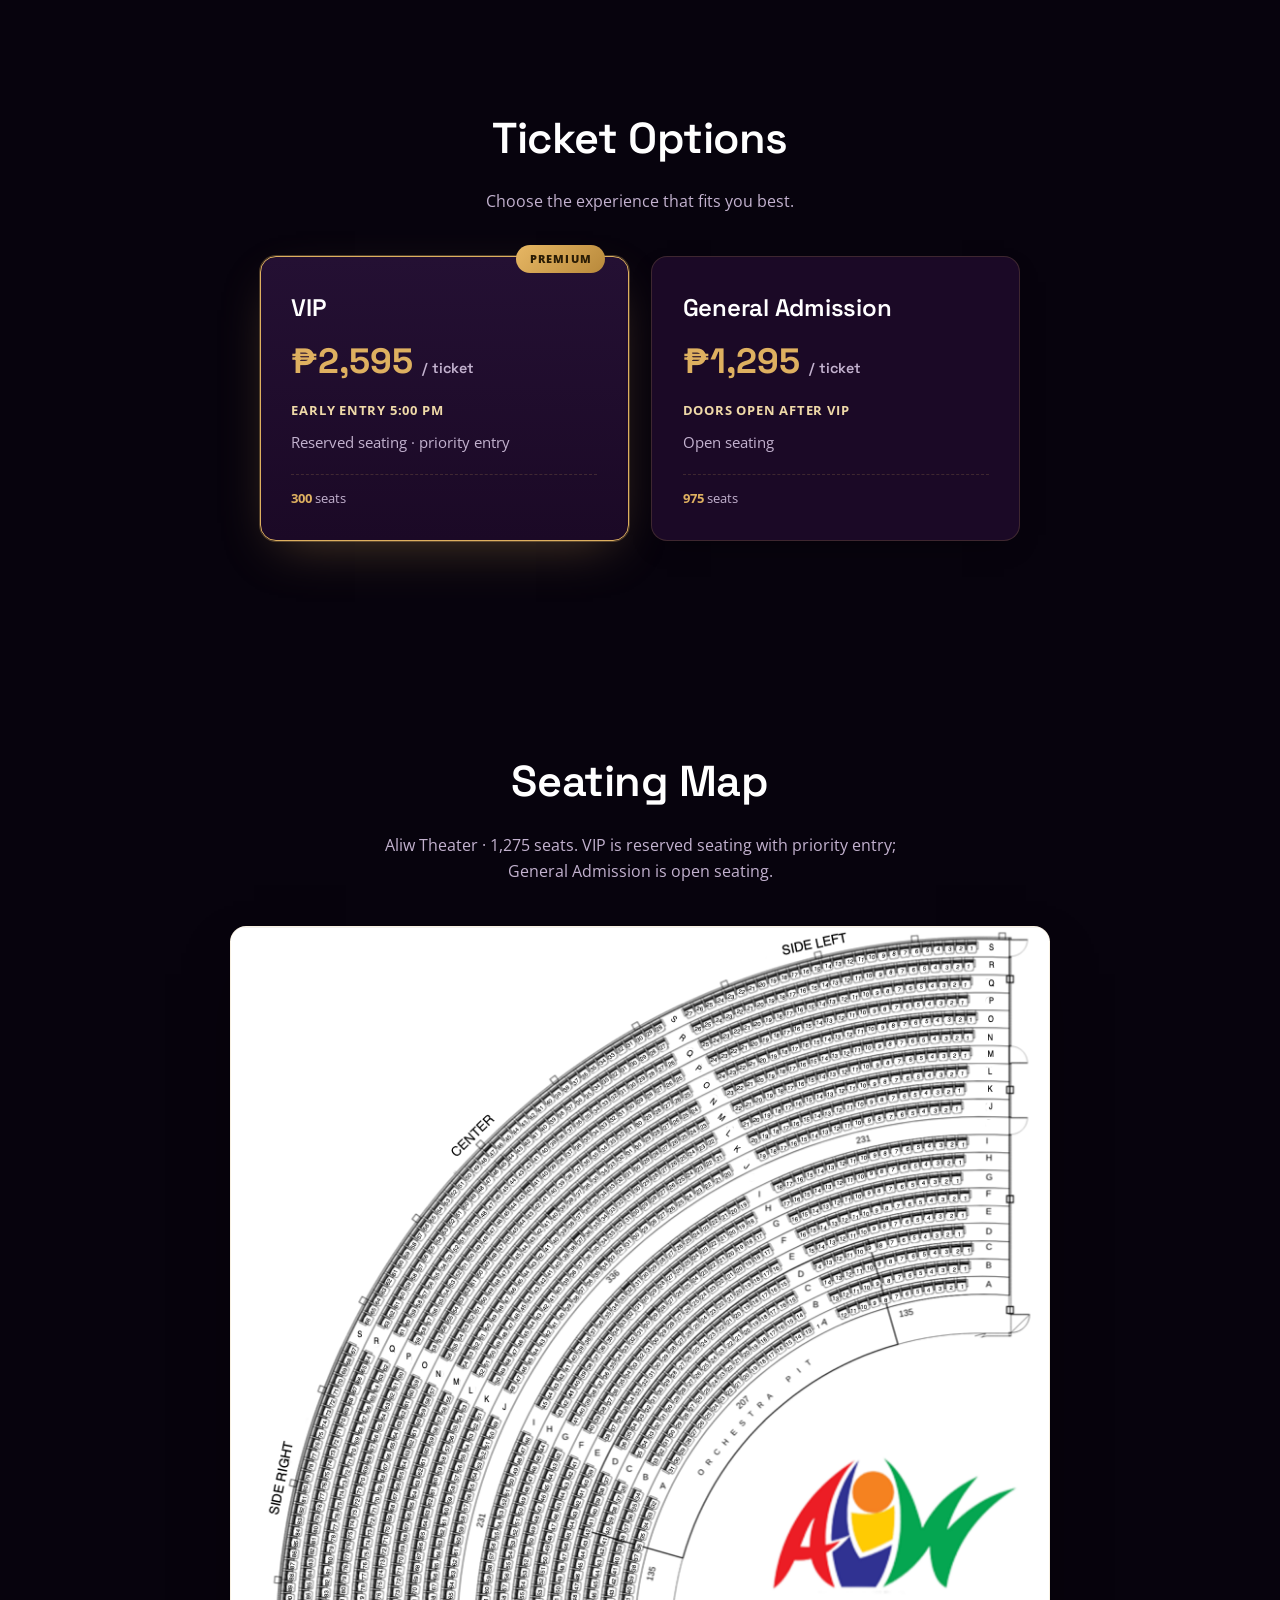
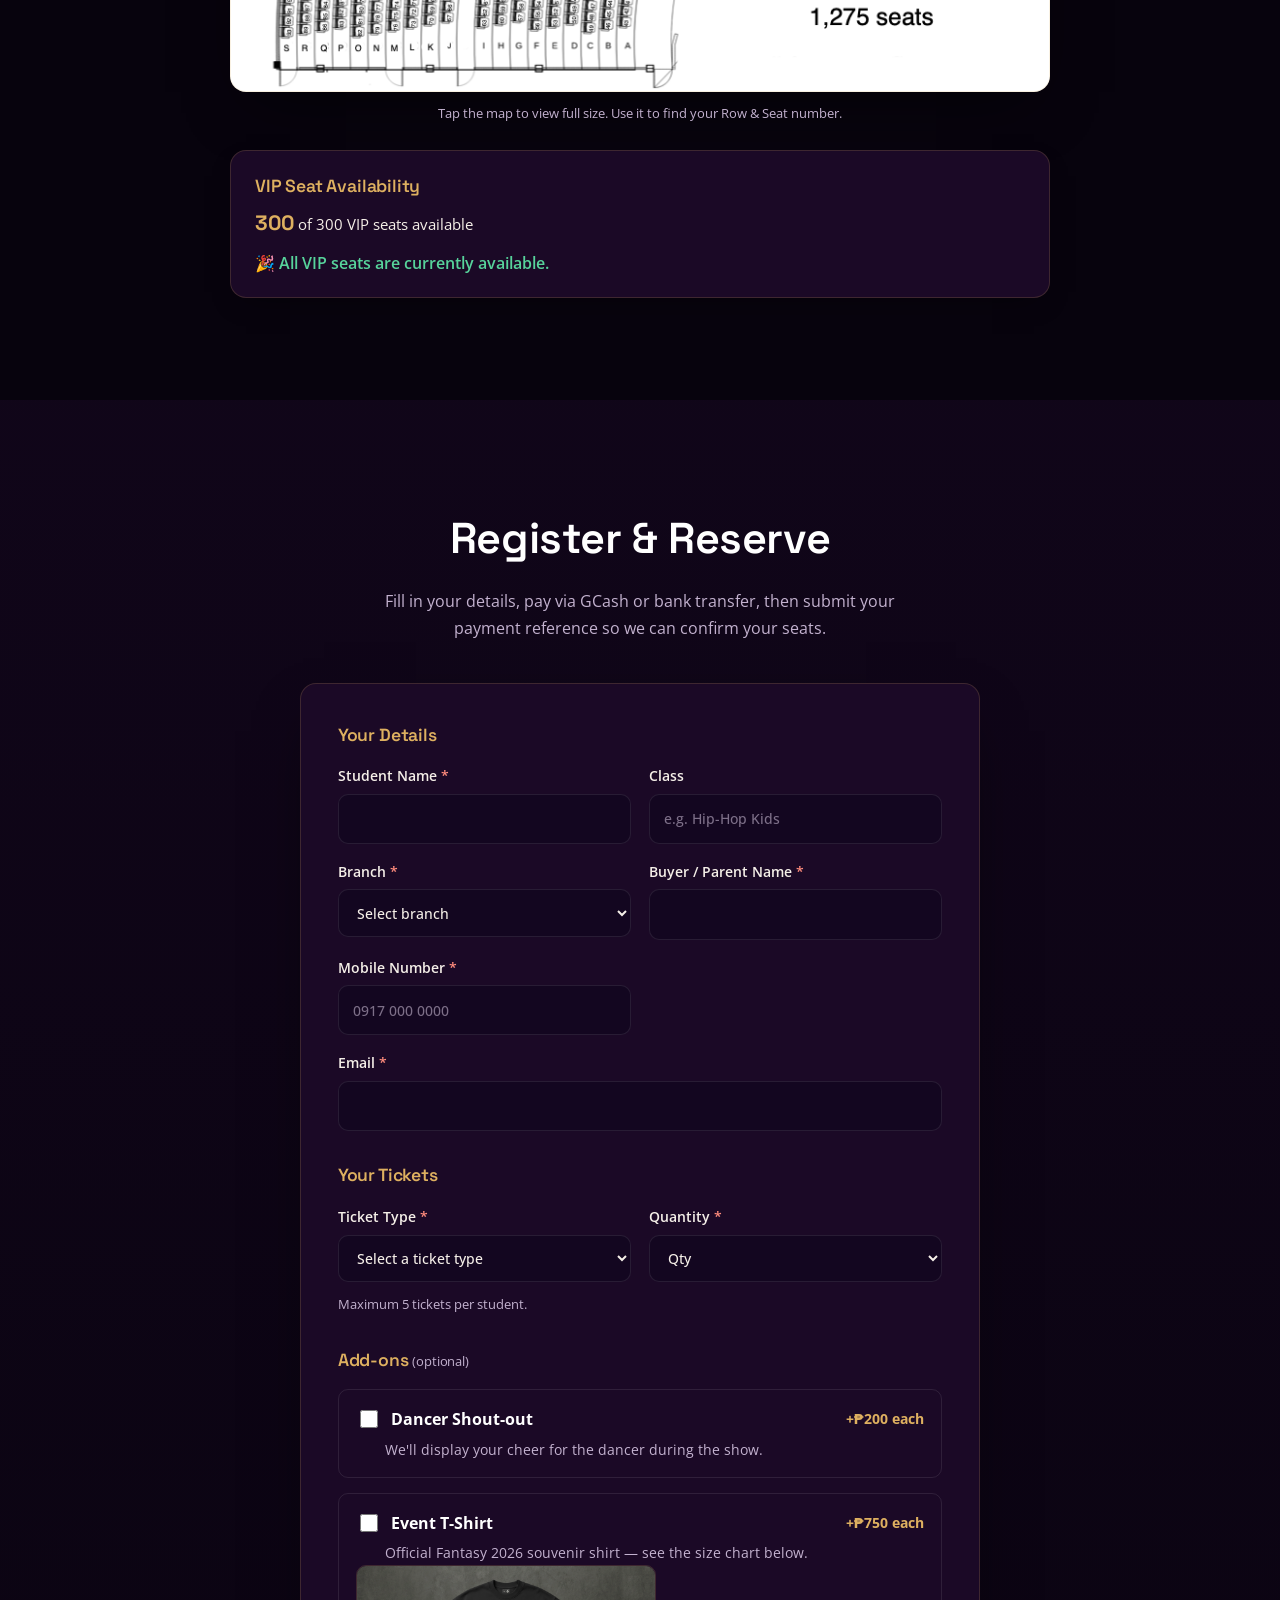
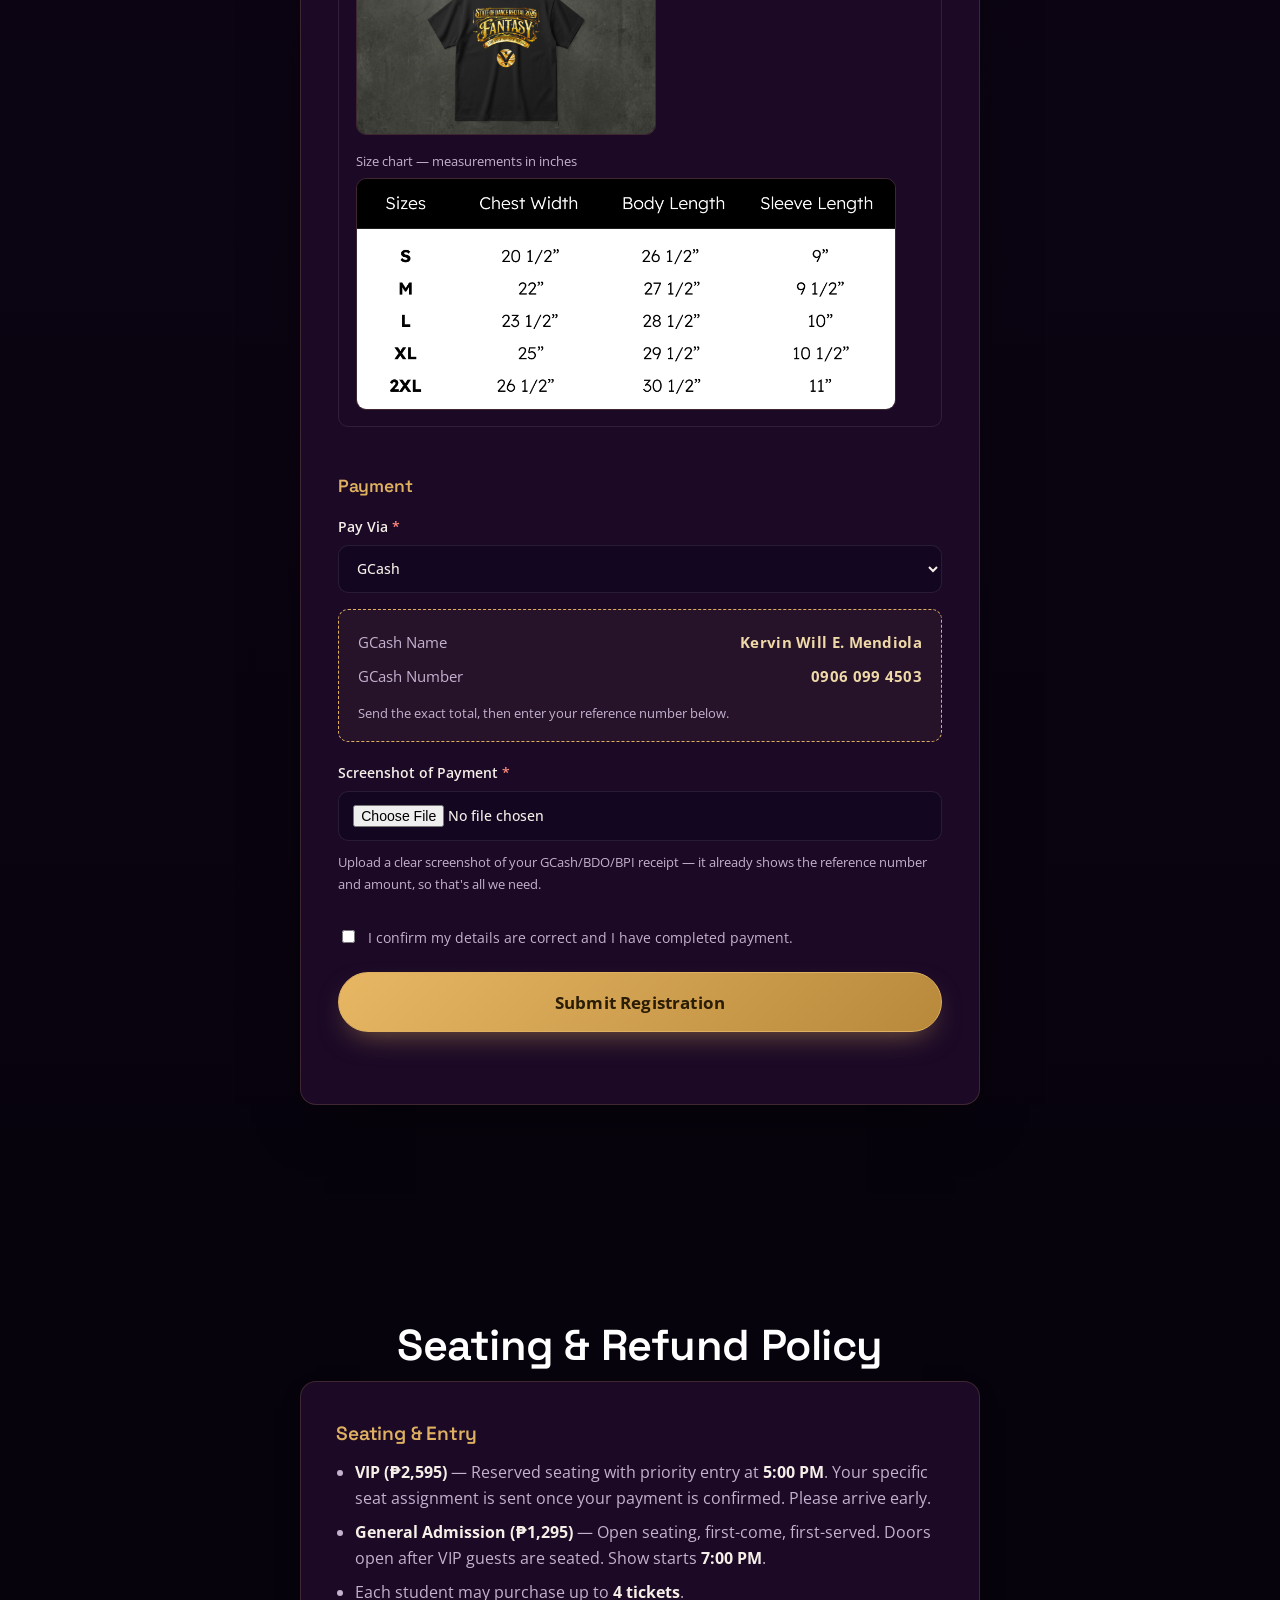
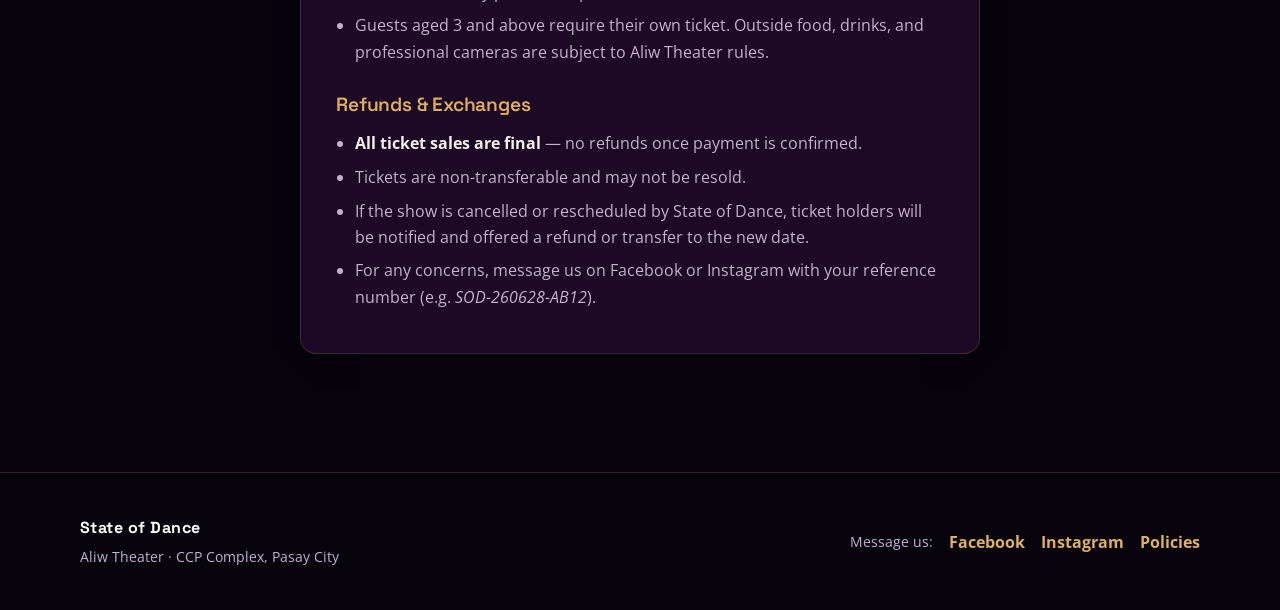
==== commit 7af9e3ee: "Always-visible shirt photo + size chart; delete Flowers card - Shirt photo and S–2XL size chart now " ====
--- a/index.html
+++ b/index.html
@@ -186,32 +186,6 @@
             </div>
           </div>
 
-          <!-- Flowers -->
-          <div class="addon" data-addon="flowers" hidden>
-            <label class="addon__head">
-              <input type="checkbox" data-addon-toggle="flowers" />
-              <span class="addon__title" data-addon-label="flowers">Flowers</span>
-            </label>
-            <p class="addon__note" data-addon-note="flowers"></p>
-            <div class="addon__body" data-addon-body="flowers" hidden>
-              <div class="addon__gallery" data-addon-gallery="flowers"></div>
-              <div class="grid2">
-                <label class="field">
-                  <span>Choose a design</span>
-                  <select name="flowersOption" data-addon-options="flowers"></select>
-                </label>
-                <label class="field">
-                  <span>Quantity</span>
-                  <select name="flowersQty" data-addon-qty="flowers"></select>
-                </label>
-                <label class="field grid2__full">
-                  <span>Deliver to (dancer) — optional</span>
-                  <input name="flowersDancer" placeholder="Dancer's name" />
-                </label>
-              </div>
-            </div>
-          </div>
-
           <!-- T-Shirt -->
           <div class="addon" data-addon="shirt" hidden>
             <label class="addon__head">
@@ -220,8 +194,12 @@
               <span class="addon__price" data-addon-price="shirt"></span>
             </label>
             <p class="addon__note" data-addon-note="shirt"></p>
+            <img class="addon__img" data-addon-image="shirt" alt="Event T-Shirt" hidden />
+            <figure class="addon__sizechart" data-addon-sizechart="shirt" hidden>
+              <figcaption>Size chart — measurements in inches</figcaption>
+              <img alt="T-shirt size chart" />
+            </figure>
             <div class="addon__body" data-addon-body="shirt" hidden>
-              <img class="addon__img" data-addon-image="shirt" alt="Event T-Shirt" hidden />
               <div class="grid2">
                 <label class="field">
                   <span>Size</span>
@@ -232,10 +210,6 @@
                   <select name="shirtQty" data-addon-qty="shirt"></select>
                 </label>
               </div>
-              <figure class="addon__sizechart" data-addon-sizechart="shirt" hidden>
-                <figcaption>Size chart (measurements in inches)</figcaption>
-                <img alt="T-shirt size chart" />
-              </figure>
             </div>
           </div>
         </fieldset>
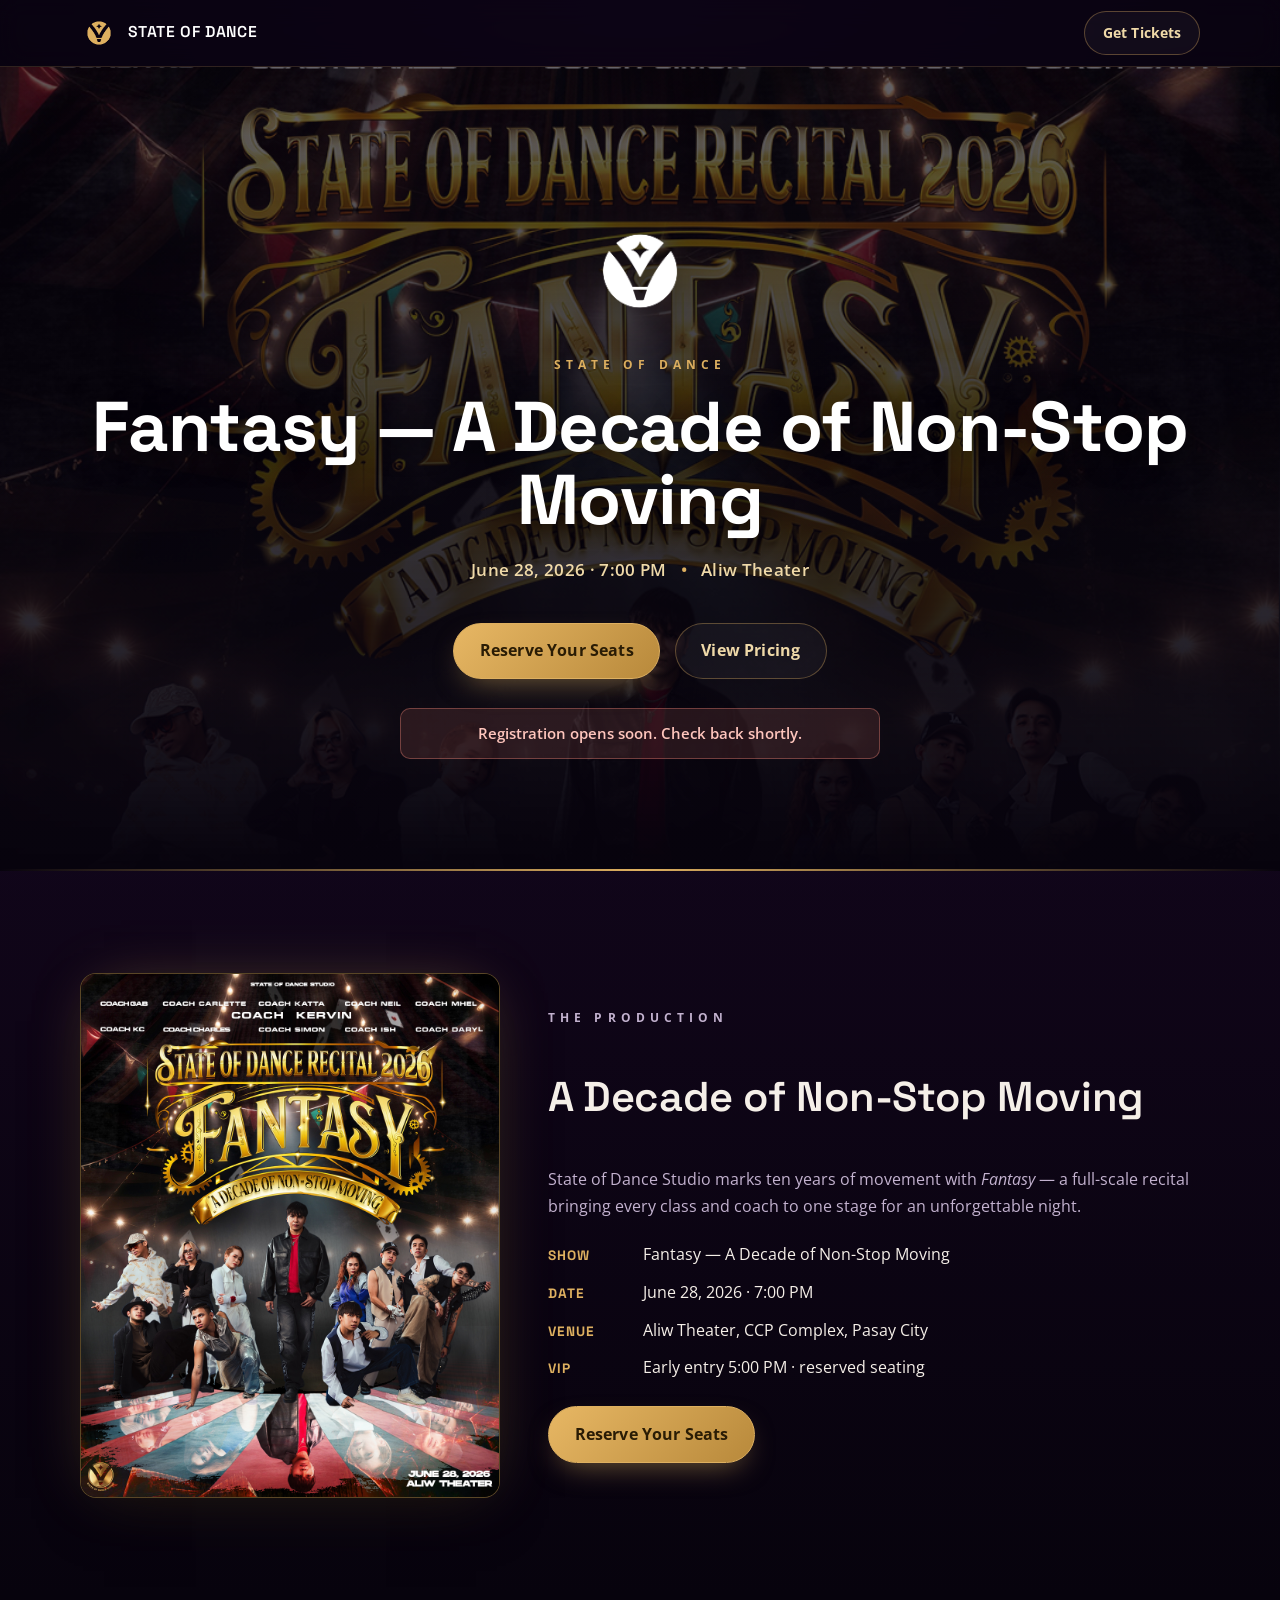
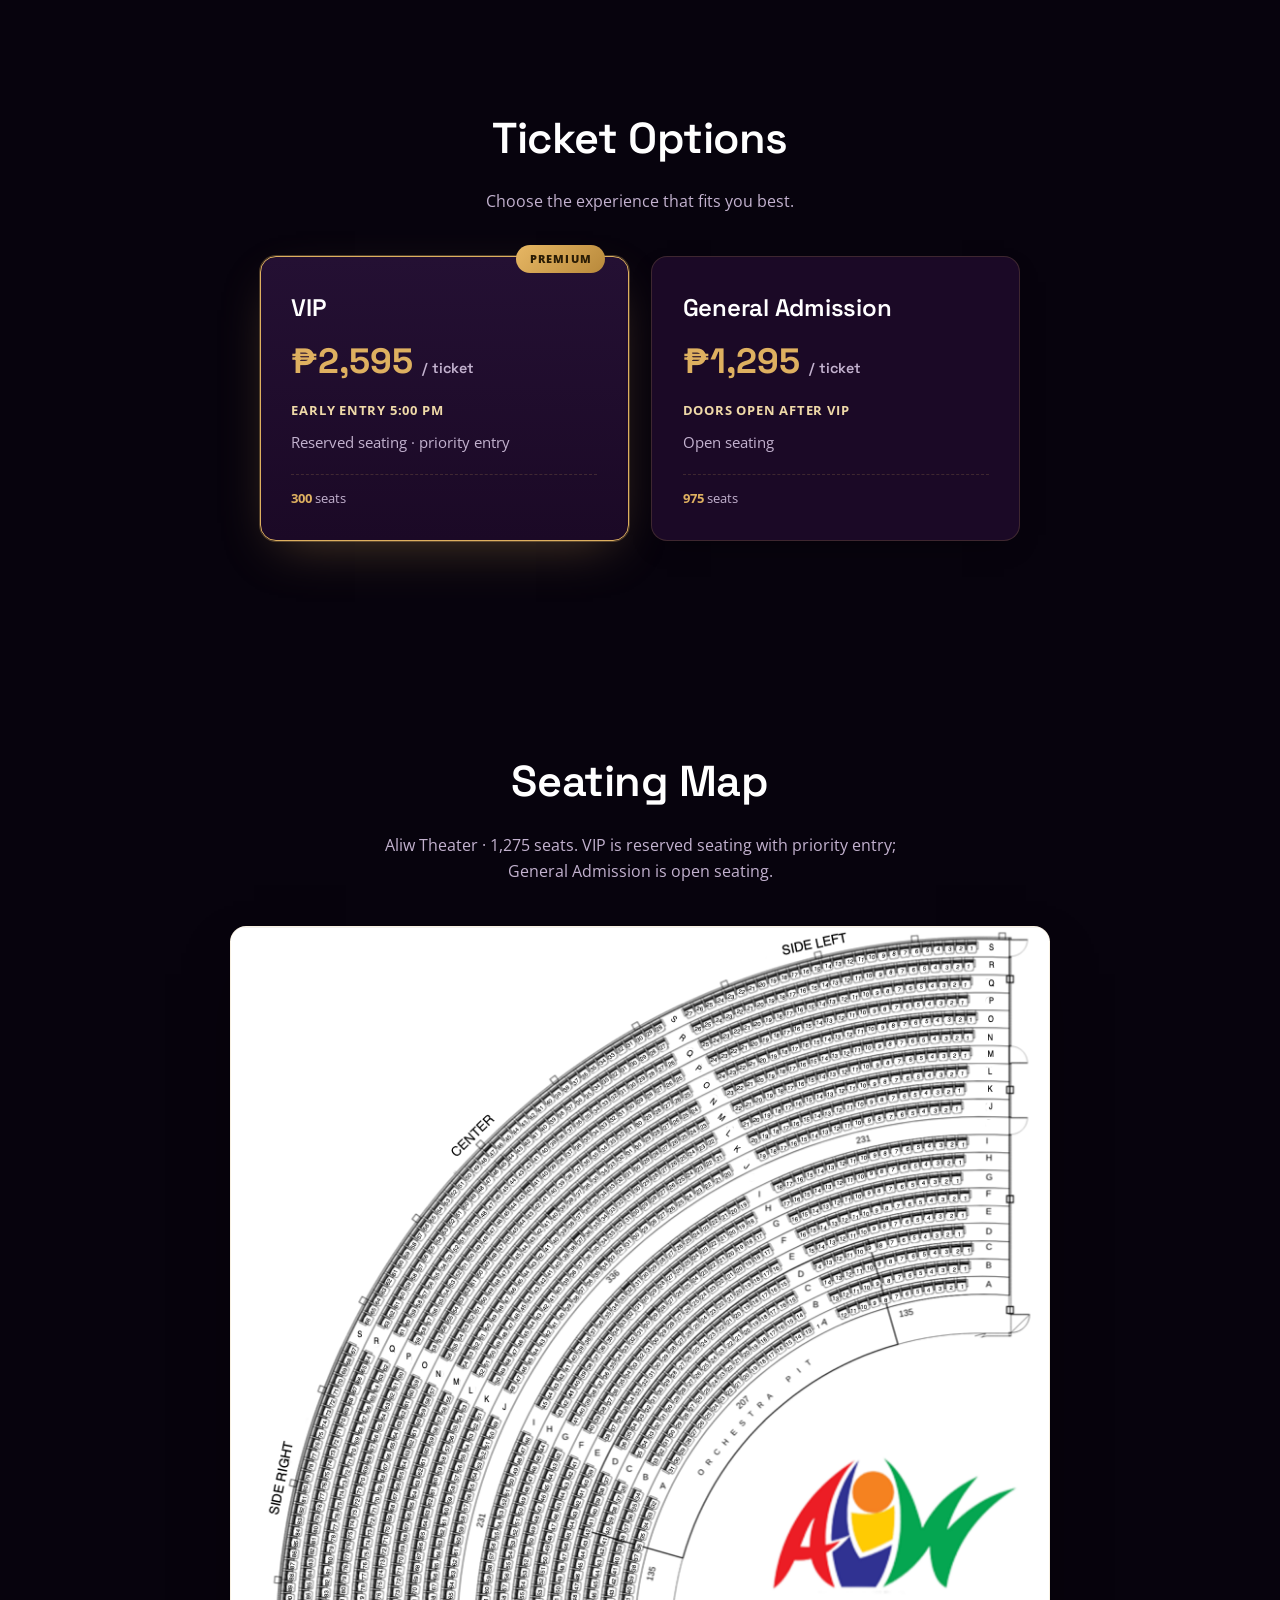
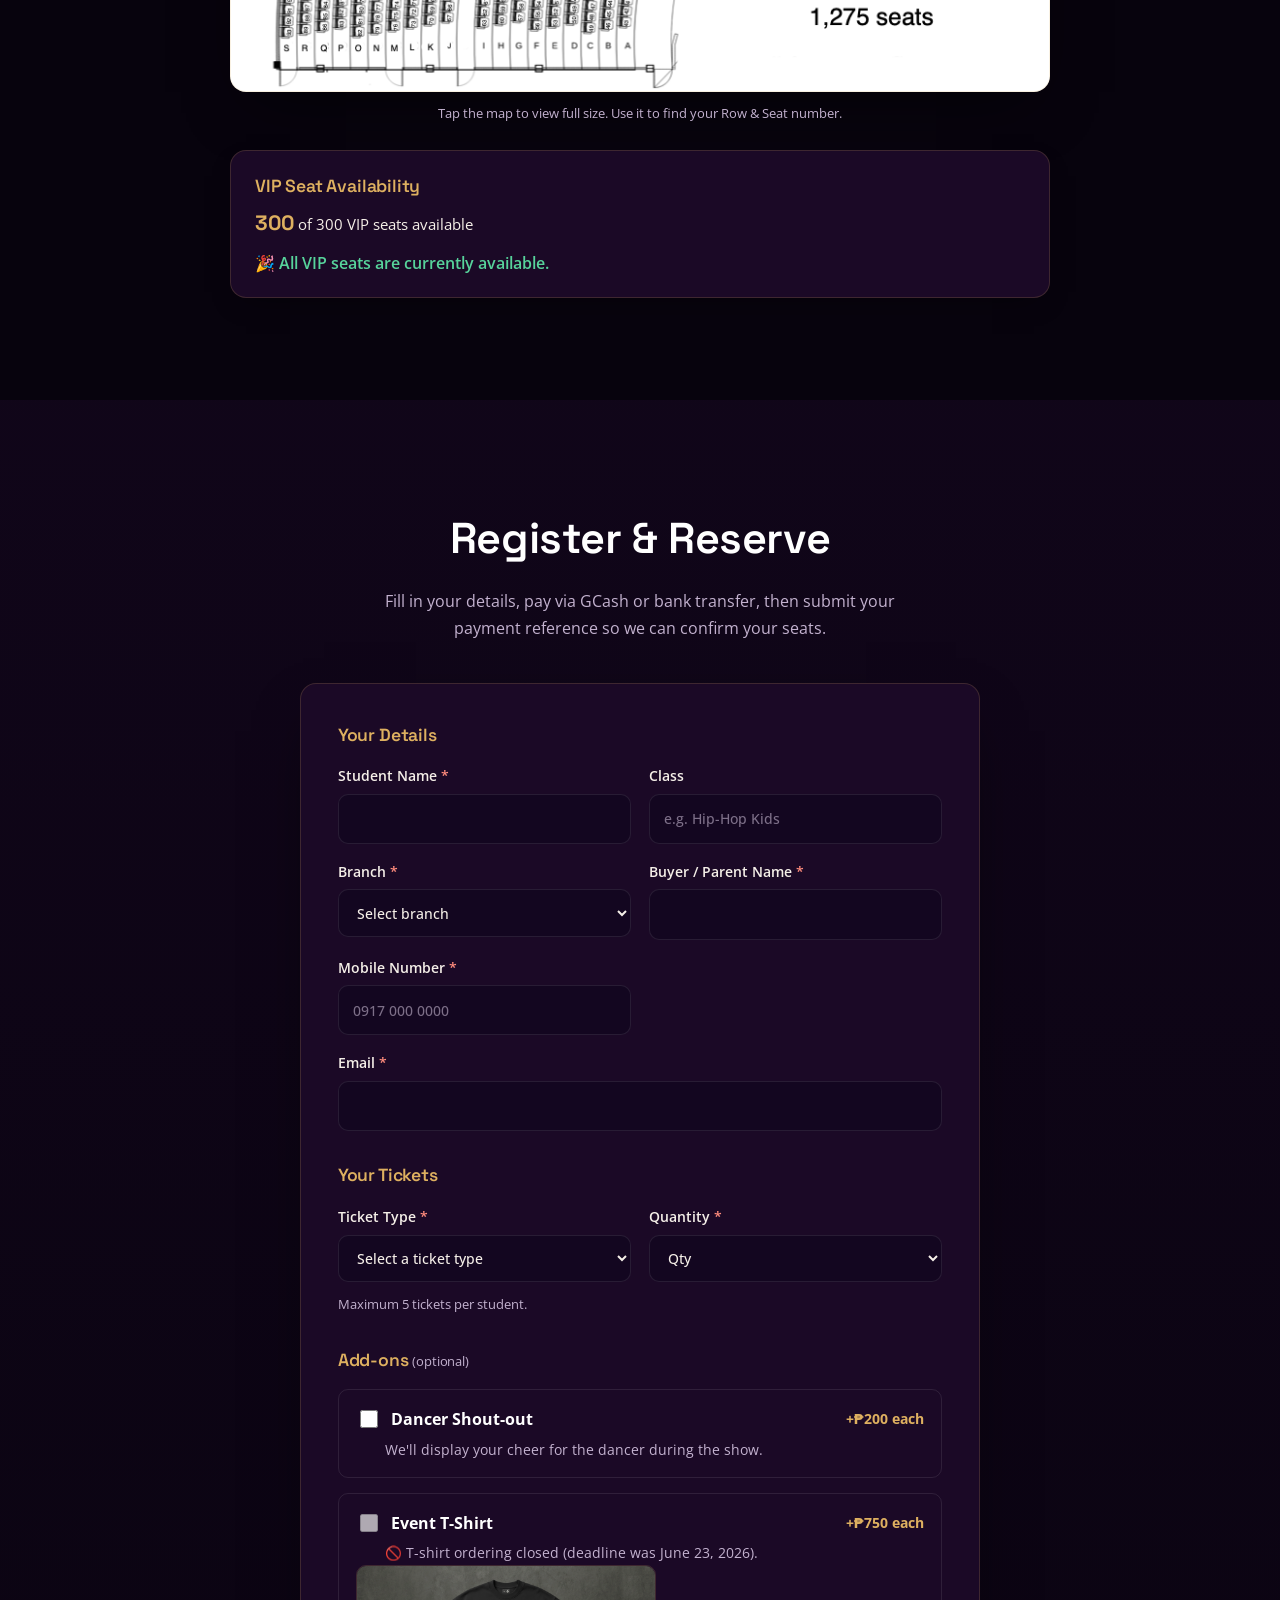
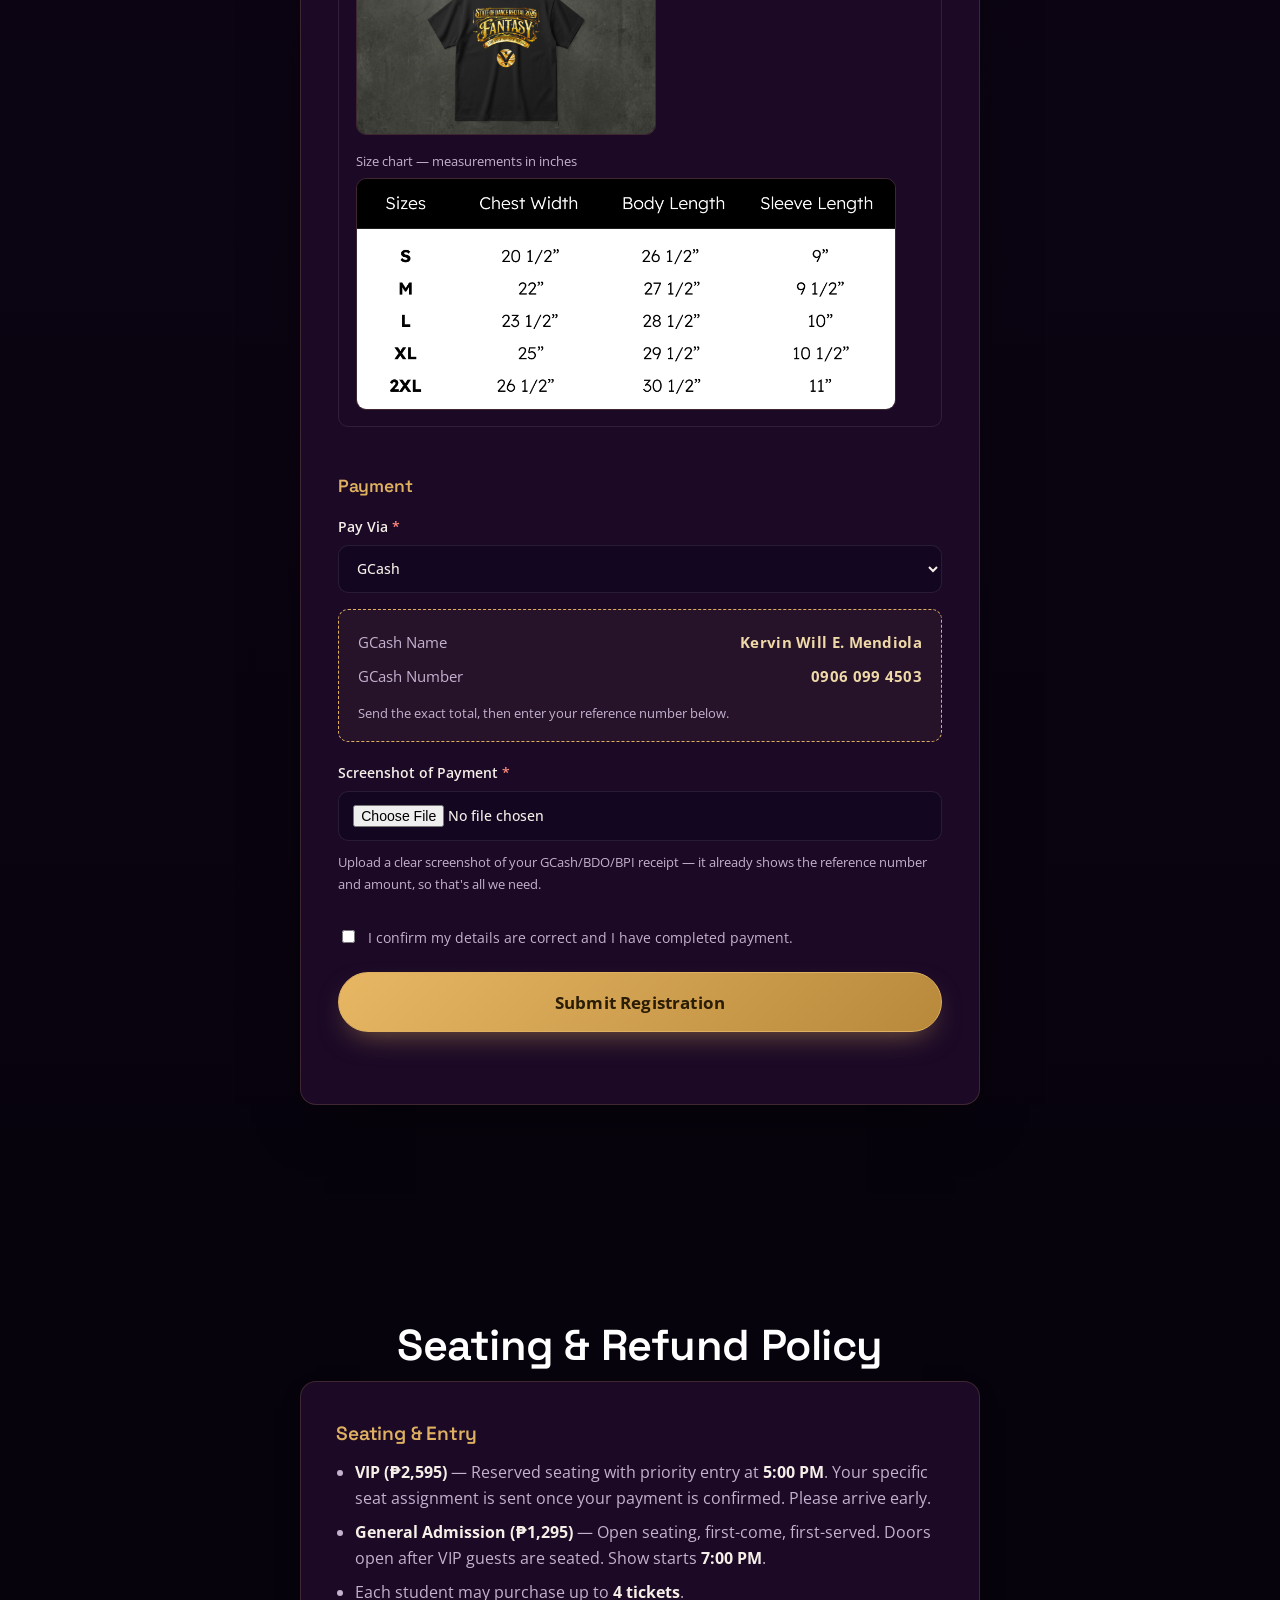
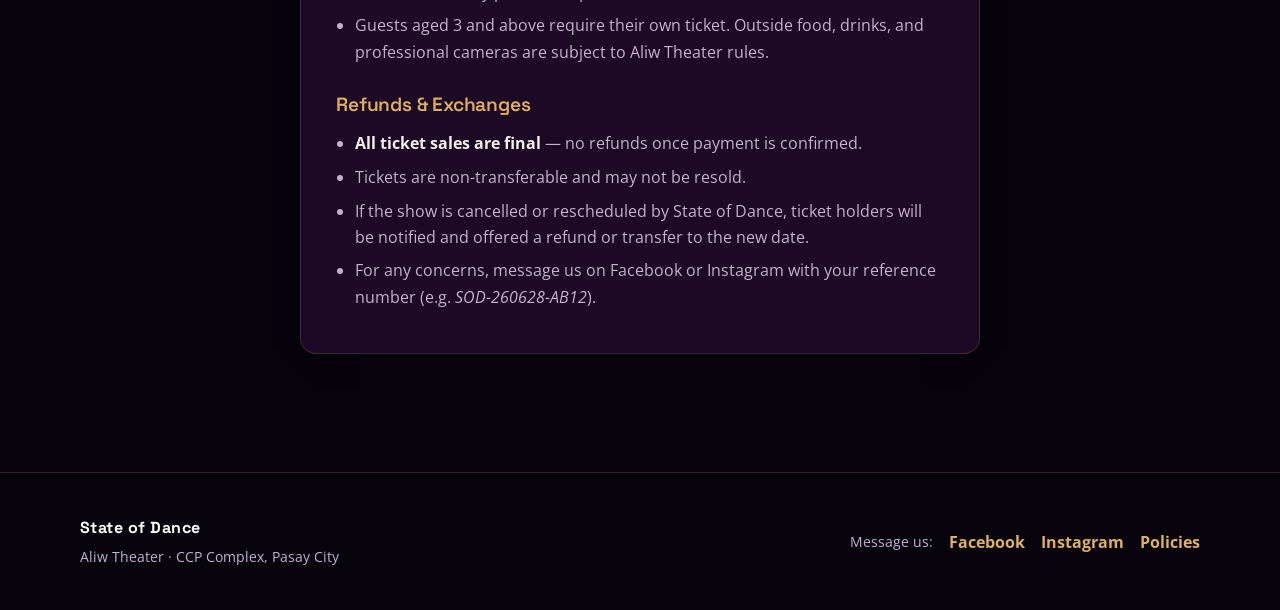
==== commit b09cf2c4: "Shirt order deadline (June 23) + cache-busting for assets - Shirt add-on closes after orderUntil dat" ====
--- a/index.html
+++ b/index.html
@@ -9,7 +9,7 @@
   <link rel="preconnect" href="https://fonts.gstatic.com" crossorigin />
   <link href="https://fonts.googleapis.com/css2?family=Open+Sans:ital,wght@0,400;0,500;0,600;0,700;1,400&family=Space+Grotesk:wght@500;600;700&display=swap" rel="stylesheet" />
   <link rel="icon" type="image/png" href="assets/logo-icon.png" />
-  <link rel="stylesheet" href="styles.css" />
+  <link rel="stylesheet" href="styles.css?v=3" />
 </head>
 <body>
   <!-- ===== Top bar ===== -->
@@ -316,7 +316,7 @@
   </div>
 
   <script src="assets/qrcode.min.js"></script>
-  <script src="config.js"></script>
-  <script src="app.js"></script>
+  <script src="config.js?v=3"></script>
+  <script src="app.js?v=3"></script>
 </body>
 </html>
